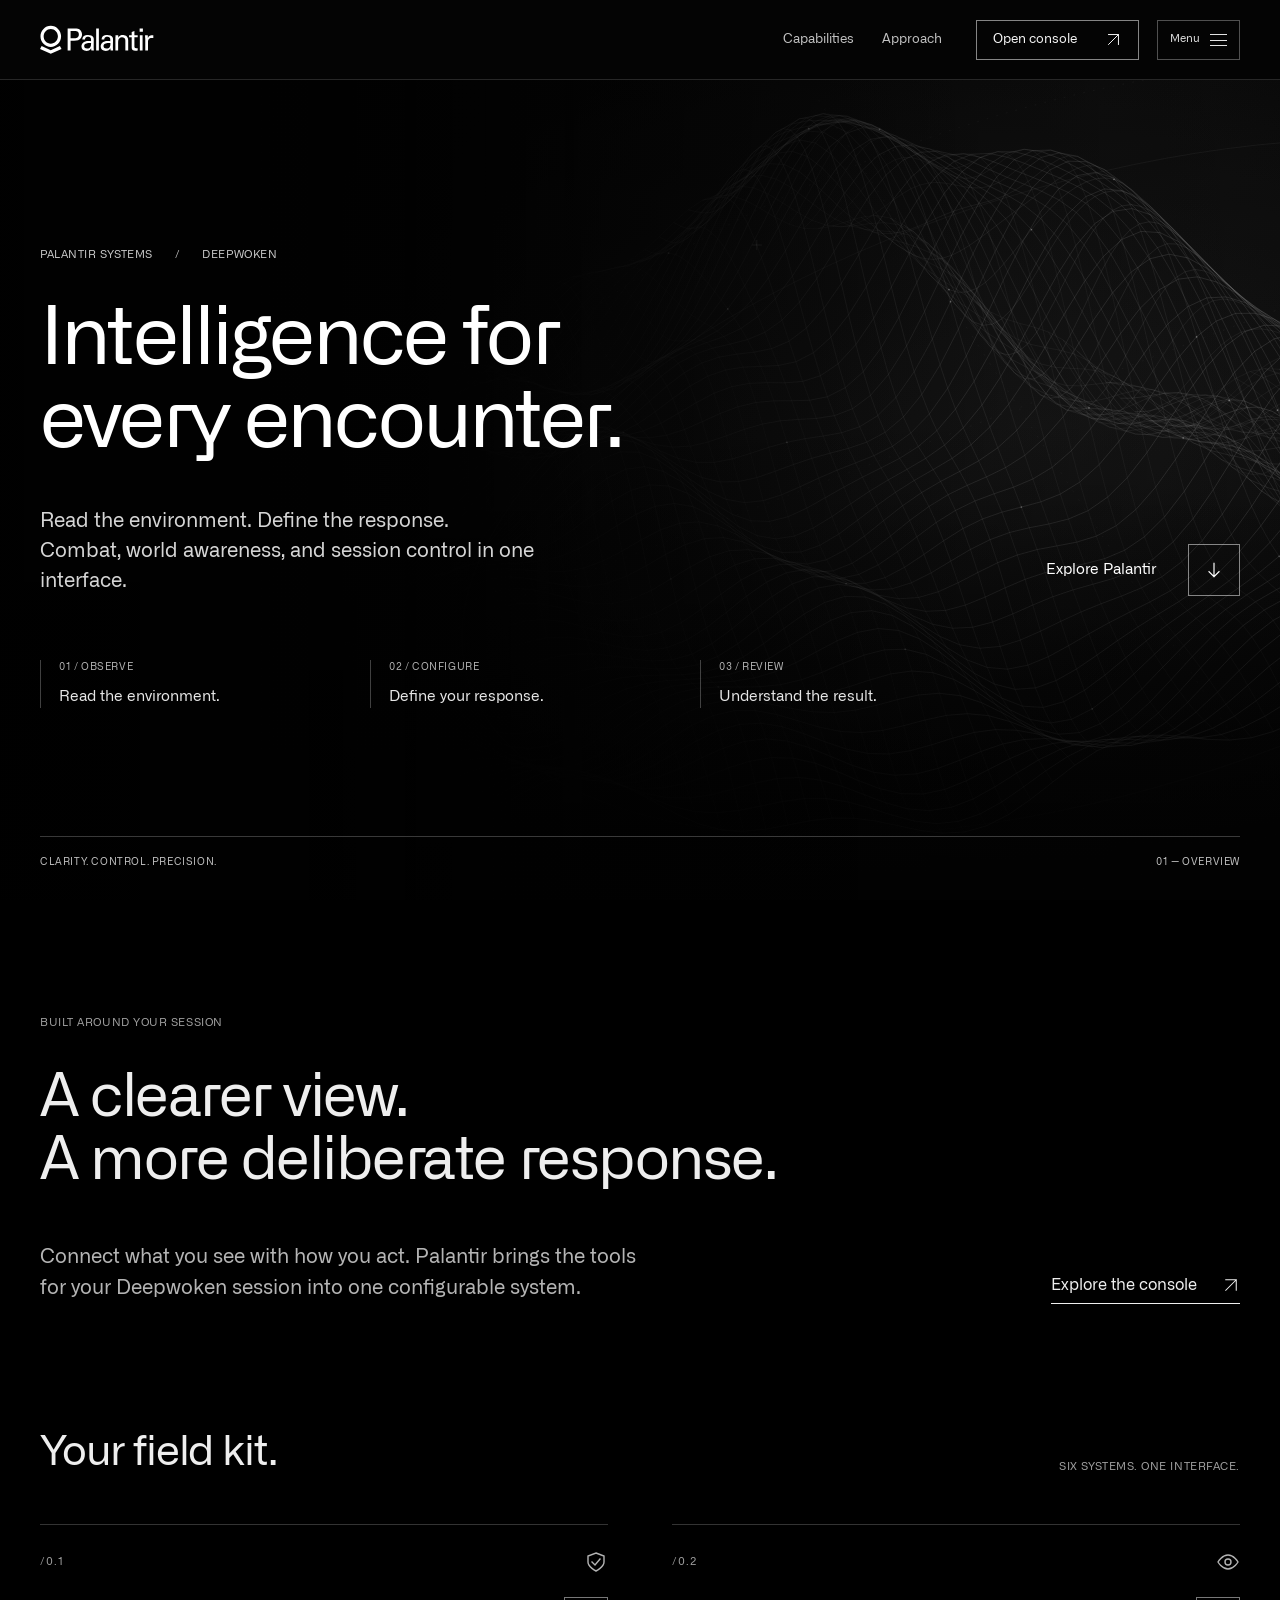
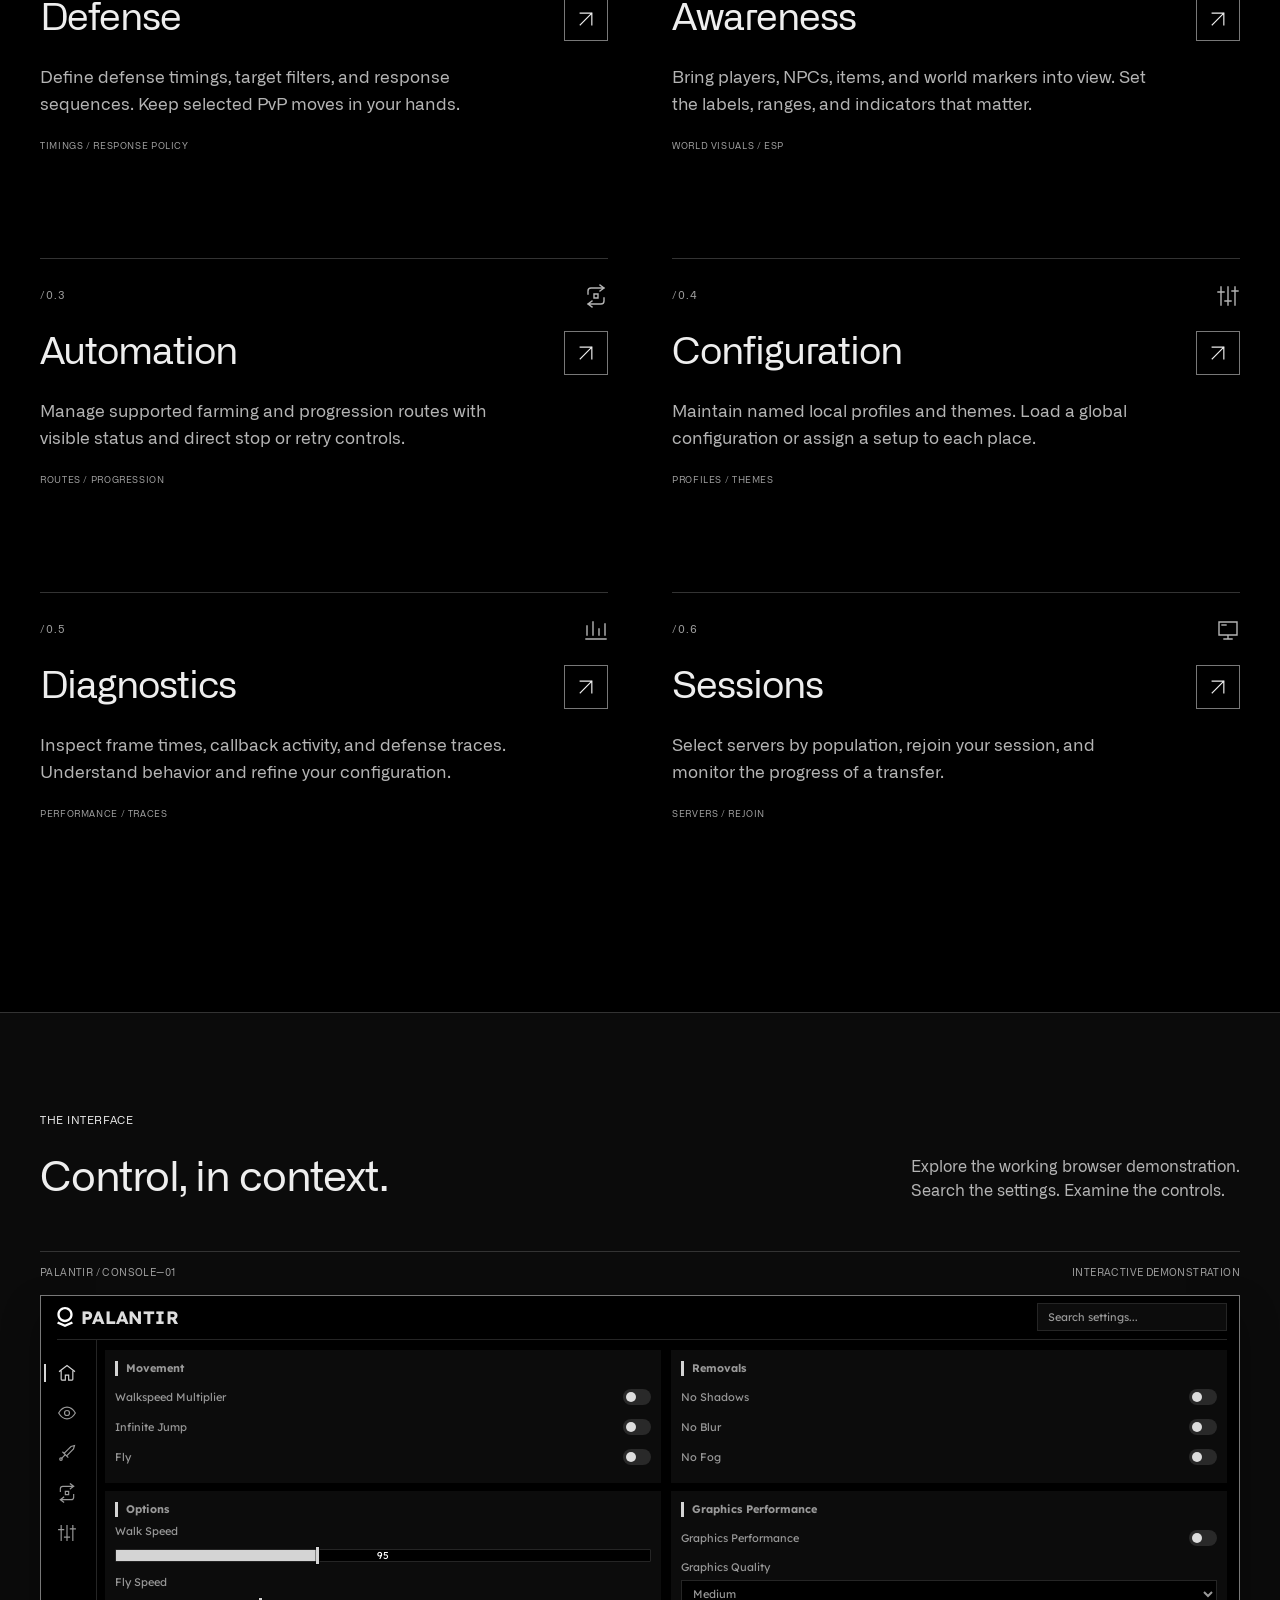
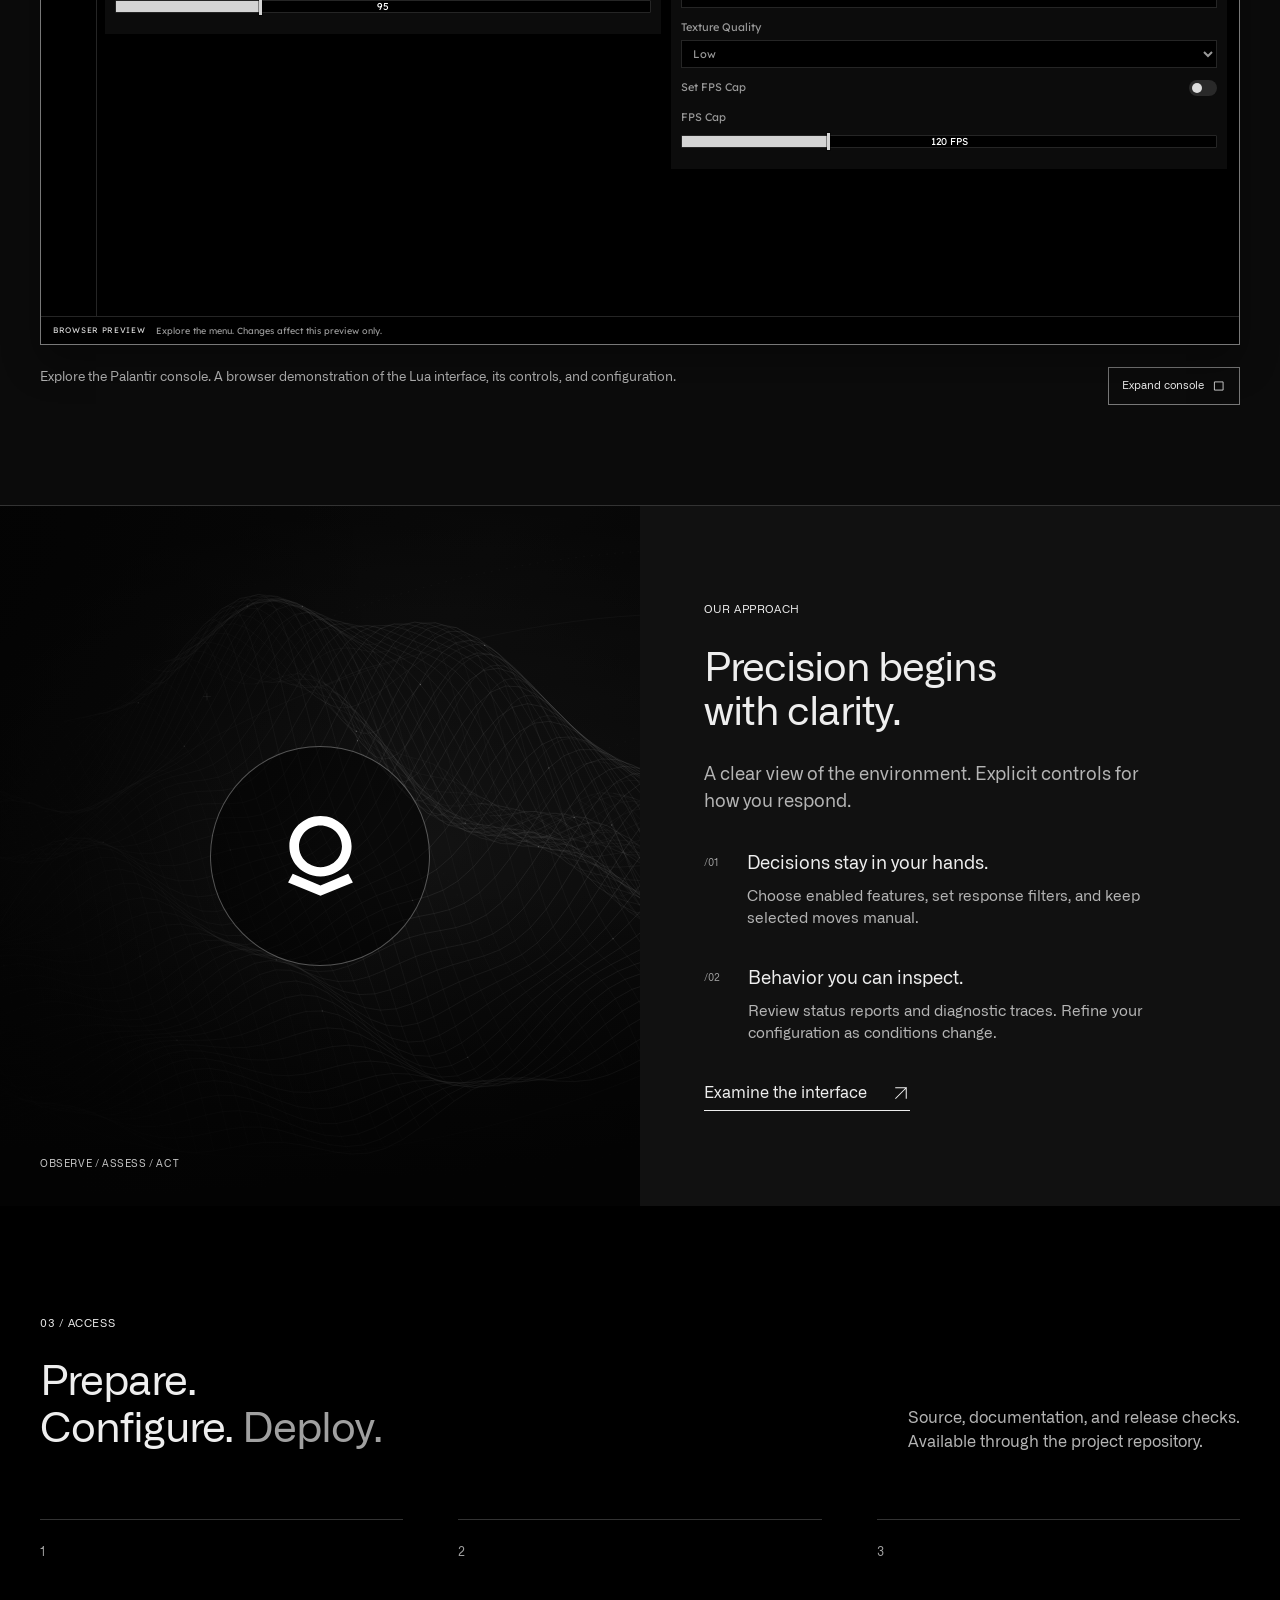
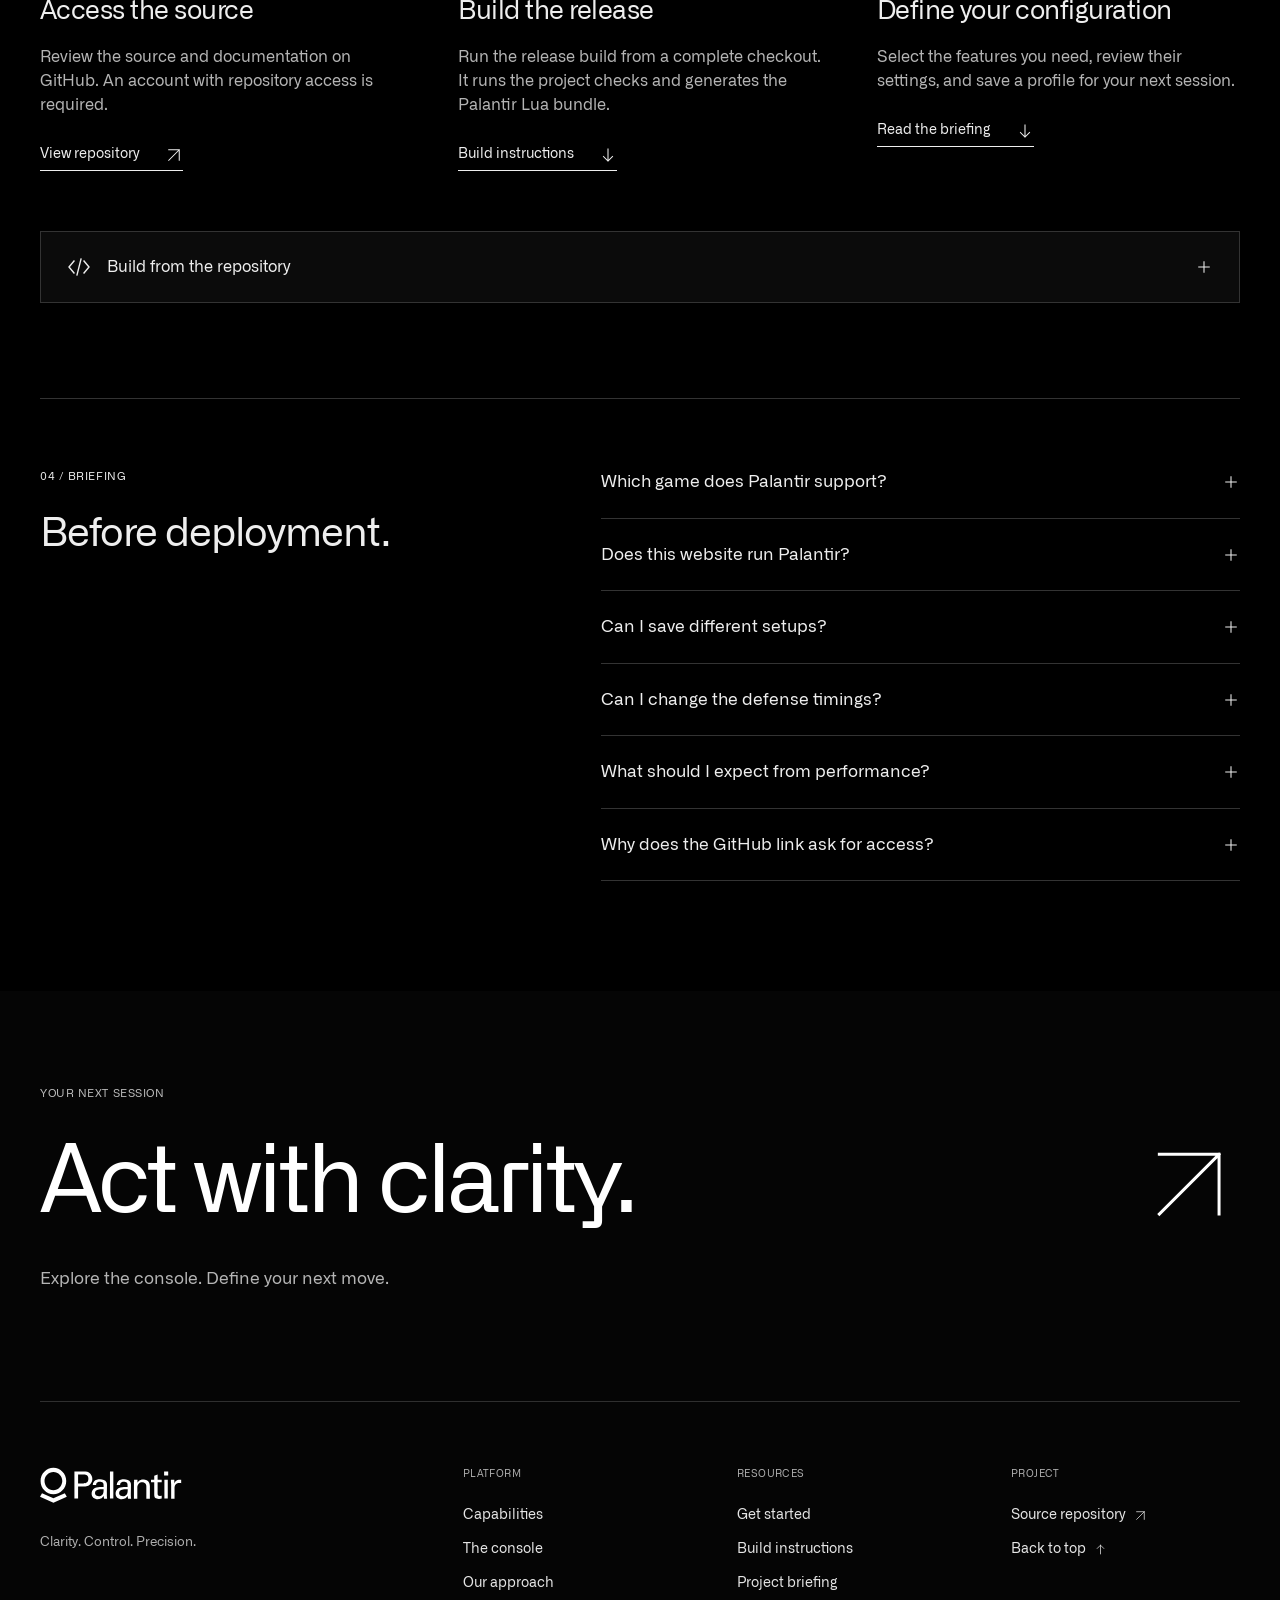
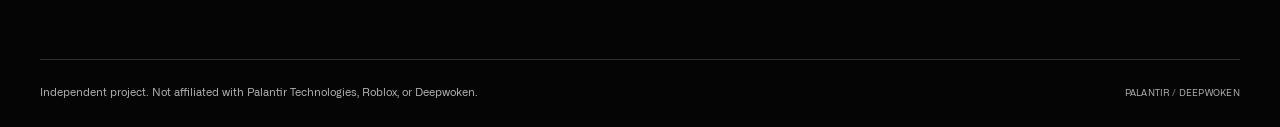
==== website/index.html @ 3c16ef90 "Restore neutral black and gray website theme" ====
<!doctype html>
<html lang="en">
<head>
  <meta charset="utf-8">
  <meta name="viewport" content="width=device-width, initial-scale=1">
  <meta name="theme-color" content="#000000">
  <meta name="color-scheme" content="dark">
  <meta name="description" content="Palantir brings situational awareness and precise control to Deepwoken. Combat analysis, world visuals, and session tools in one interface.">
  <meta property="og:title" content="Palantir — Clarity. Control. Precision.">
  <meta property="og:description" content="Palantir brings situational awareness and precise control to Deepwoken. Combat analysis, world visuals, and session tools in one interface.">
  <meta property="og:type" content="website">
  <meta property="og:url" content="https://corax32.github.io/palantir-z/">
  <link rel="canonical" href="https://corax32.github.io/palantir-z/">
  <title>Palantir — Clarity. Control. Precision.</title>
  <script>
    // Show the logo on homepage loads; section links and history keep their position.
    try {
      const backNavigation = performance.getEntriesByType('navigation')[0]?.type === 'back_forward';
      const requested = new URLSearchParams(location.search).get('intro') === '1';
      if (requested || (!backNavigation && !location.hash)) {
        document.documentElement.classList.add('intro-pending');
      }
    } catch { /* The website remains usable without the intro. */ }
  </script>
  <link rel="icon" href="favicon.svg?v=20261020-official-mark" type="image/svg+xml">
  <link rel="stylesheet" href="palantir-preview.css?v=20261022-isolated">
  <link rel="stylesheet" href="styles.css?v=20261022-black">
  <link rel="stylesheet" href="motion.css?v=20261022-editorial">
  <link rel="preload" href="assets/fonts/AllianceNo1-Regular.woff2" as="font" type="font/woff2" crossorigin>
  <link rel="preload" href="assets/fonts/AllianceNo2-Regular.woff2" as="font" type="font/woff2" crossorigin>
  <link rel="stylesheet" href="brand.css?v=20261022-editorial">
  <link rel="stylesheet" href="transitions.css?v=20261022-black">
  <script src="motion.js?v=20261022-alliance" defer></script>
  <script src="app.js?v=20261022-navigation" defer></script>
  <script src="transitions.js?v=20261022-panel" defer></script>
  <script src="palantir-controls.js?v=20261020-palantir" defer></script>
  <script src="palantir-preview.js?v=20261020-palantir" defer></script>
</head>
<body>
  <a class="skip-link" href="#main">Skip to content</a>
  <div id="page-transition" data-phase="idle" aria-hidden="true" inert>
    <div class="transition-curtain"></div>
    <div class="transition-mark"><img src="assets/palantir-mark.svg" width="401" height="494" alt=""></div>
  </div>
  <div class="site-intro" id="site-intro" aria-hidden="true">
    <div class="intro-grid" aria-hidden="true"></div>
    <div class="intro-center" aria-hidden="true">
      <div class="intro-frame"><span></span><span></span><span></span><span></span></div>
      <div class="intro-logo-wrap">
        <svg class="intro-logo" viewBox="0 0 401 494" aria-hidden="true"><defs><path id="intro-mark-shape" pathLength="1" d="M371.928849,357.289894 L400.39,410.386051 L200.423563,493.218741 L0.39,410.386051 L28.9182766,357.289894 L200.423563,429.315402 L371.928849,357.289894 Z M200.423563,0.72 C306.347375,0.72 392.267832,84.2239436 392.267832,187.194241 C392.267832,290.164538 306.414501,373.668481 200.423563,373.668481 C94.4326246,373.668481 8.51216815,290.164538 8.51216815,187.194241 C8.51216815,84.2239436 94.4326246,0.72 200.423563,0.72 Z M200.423563,58.4478067 C127.122673,58.4478067 67.783858,116.108488 67.783858,187.328491 C67.783858,258.548495 127.189799,316.276301 200.423563,316.276301 C273.657327,316.276301 333.063267,258.61562 333.063267,187.395617 C333.063267,116.175613 273.724452,58.4478067 200.423563,58.4478067 Z"/></defs><use class="intro-outline" href="#intro-mark-shape"/><use class="intro-fill" href="#intro-mark-shape"/></svg>
      </div>
      <img class="intro-wordmark" src="assets/palantir-wordmark.svg" width="83" height="21" alt="">
      <span class="intro-caption">CLARITY. CONTROL. PRECISION.</span>
    </div>
    <button class="intro-skip" type="button" tabindex="-1">Skip intro <svg class="icon" aria-hidden="true" focusable="false"><use href="#arrow-up-right"/></svg></button>
  </div>
  <svg class="icon-definitions" xmlns="http://www.w3.org/2000/svg" aria-hidden="true">
    <symbol id="arrow-up-right" viewBox="0 0 24 24"><path d="M5 19 19 5M5 5h14v14"/></symbol>
    <symbol id="arrow-right" viewBox="0 0 24 24"><path d="M4 12h16m-6-6 6 6-6 6"/></symbol>
    <symbol id="icon-home" viewBox="0 0 24 24"><path d="m3 10 9-7 9 7M5 8.5v11a1 1 0 0 0 1 1h4v-6h4v6h4a1 1 0 0 0 1-1v-11"/></symbol>
    <symbol id="icon-combat" viewBox="0 0 24 24"><path d="m8.5 12.5 8.3-8.3L21 3l-1.2 4.2-8.3 8.3ZM7 11l6 6m-3-3-4.2 4.2"/><circle cx="4.75" cy="19.25" r="1.5"/></symbol>
    <symbol id="icon-defense" viewBox="0 0 24 24"><path d="m12 3 8 3v6c0 5-8 9-8 9s-8-4-8-9V6l8-3Z"/><path d="m8 12 3 3 5-6"/></symbol>
    <symbol id="icon-visuals" viewBox="0 0 24 24"><path d="M2 12s4-7 10-7 10 7 10 7-4 7-10 7S2 12 2 12Z"/><circle cx="12" cy="12" r="3"/></symbol>
    <symbol id="icon-profiles" viewBox="0 0 24 24"><path d="M5 3v18M12 3v18M19 3v18"/><path d="M2 8h6m1 9h6m1-10h6"/></symbol>
    <symbol id="icon-performance" viewBox="0 0 24 24"><path d="M3 17V8m6 9V4m6 13v-6m6 6V6M2 21h20"/></symbol>
    <symbol id="icon-copy" viewBox="0 0 24 24"><rect x="8" y="8" width="12" height="13" rx="2"/><path d="M16 8V3H3v13h5"/></symbol>
    <symbol id="arrow-down-right" viewBox="0 0 24 24"><path d="m5 5 14 14M5 19h14V5"/></symbol>
    <symbol id="arrow-up-left" viewBox="0 0 24 24"><path d="M19 19 5 5m0 14V5h14"/></symbol>
    <symbol id="arrow-down" viewBox="0 0 24 24"><path d="M12 4v16m-6-6 6 6 6-6"/></symbol>
    <symbol id="arrow-up" viewBox="0 0 24 24"><path d="M12 20V4m-6 6 6-6 6 6"/></symbol>
    <symbol id="icon-plus" viewBox="0 0 24 24"><path d="M5 12h14M12 5v14"/></symbol>
    <symbol id="icon-turn" viewBox="0 0 24 24"><path d="M5 4v9a3 3 0 0 0 3 3h12m-4-4 4 4-4 4"/></symbol>
    <symbol id="icon-automation" viewBox="0 0 24 24"><path d="M4 10V7a3 3 0 0 1 3-3h13m-4-3 4 3-4 3M20 14v3a3 3 0 0 1-3 3H4m4-3-4 3 4 3"/><path d="M10 10h4v4h-4z"/></symbol>
    <symbol id="icon-code" viewBox="0 0 24 24"><path d="m7 6-5 6 5 6m10-12 5 6-5 6M14 4l-4 16"/></symbol>
    <symbol id="icon-monitor" viewBox="0 0 24 24"><path d="M3 4h18v13H3zM8 21h8m-4-4v4"/><path d="M6 7h4"/></symbol>
    <symbol id="icon-minimize" viewBox="0 0 24 24"><path d="M5 16h14"/></symbol>
    <symbol id="icon-maximize" viewBox="0 0 24 24"><path d="M5 5h14v14H5z"/></symbol>
  </svg>

  <header class="site-header">
    <a class="brand" href="#main" aria-label="Palantir home"><img class="brand-logo" src="assets/palantir-wordmark.svg" width="83" height="21" alt="" aria-hidden="true"></a>
    <div class="header-shortcuts"><a href="#features">Capabilities</a><a href="#approach">Approach</a></div>
    <div class="header-actions">
      <a class="header-start" href="#interface">Open console <svg class="icon" aria-hidden="true" focusable="false"><use href="#arrow-up-right"/></svg></a>
      <button class="menu-toggle" type="button" aria-expanded="false" aria-controls="navigation"><span>Menu</span><span class="menu-lines" aria-hidden="true"></span></button>
    </div>
    <nav id="navigation" aria-label="Main navigation">
      <div class="nav-main"><span class="nav-label">NAVIGATION</span><a href="#features">Capabilities <svg class="icon" aria-hidden="true" focusable="false"><use href="#arrow-up-right"/></svg></a><a href="#interface">The console <svg class="icon" aria-hidden="true" focusable="false"><use href="#arrow-up-right"/></svg></a><a href="#approach">Our approach <svg class="icon" aria-hidden="true" focusable="false"><use href="#arrow-up-right"/></svg></a><a href="#guide">Access <svg class="icon" aria-hidden="true" focusable="false"><use href="#arrow-up-right"/></svg></a></div>
      <div class="nav-aside"><span class="nav-label">PALANTIR / DEEPWOKEN</span><p>Clarity.<br>Control.<br>Precision.</p><a href="#questions">Project briefing <svg class="icon" aria-hidden="true" focusable="false"><use href="#arrow-right"/></svg></a><a href="https://github.com/corax32/palantir-main" target="_blank" rel="noopener noreferrer">Source repository <svg class="icon" aria-hidden="true" focusable="false"><use href="#arrow-up-right"/></svg></a></div>
    </nav>
  </header>

  <main id="main">
    <section class="hero" aria-labelledby="hero-title">
      <img class="hero-field" src="assets/field-surface.svg?v=20261022-black" width="1920" height="1080" alt="" fetchpriority="high" aria-hidden="true">
      <div class="hero-copy section-shell">
        <div class="eyebrow">PALANTIR SYSTEMS <span>/</span> DEEPWOKEN</div>
        <h1 id="hero-title">Intelligence for<br>every encounter.</h1>
        <div class="hero-bottom">
          <p class="hero-description">Read the environment. Define the response.<br>Combat, world awareness, and session control in one interface.</p>
          <a class="hero-explore" href="#features"><span>Explore Palantir</span><svg class="icon" aria-hidden="true" focusable="false"><use href="#arrow-down"/></svg></a>
        </div>
        <div class="hero-workflow" aria-label="Palantir workflow">
          <div><span>01 / OBSERVE</span><p>Read the environment.</p></div>
          <div><span>02 / CONFIGURE</span><p>Define your response.</p></div>
          <div><span>03 / REVIEW</span><p>Understand the result.</p></div>
        </div>
      </div>
      <div class="hero-rail section-shell"><span>CLARITY. CONTROL. PRECISION.</span><span>01 — OVERVIEW</span></div>
    </section>

    <section class="introduction section-shell" aria-labelledby="introduction-title">
      <div class="eyebrow">BUILT AROUND YOUR SESSION</div>
      <h2 id="introduction-title">A clearer view.<br>A more deliberate response.</h2>
      <div class="introduction-bottom"><p>Connect what you see with how you act. Palantir brings the tools for your Deepwoken session into one configurable system.</p><a class="text-link" href="#interface">Explore the console <svg class="icon" aria-hidden="true" focusable="false"><use href="#arrow-up-right"/></svg></a></div>
    </section>

    <section id="features" class="features" aria-labelledby="features-title">
      <div class="section-shell">
        <div class="section-heading"><h2 id="features-title">Your field kit.</h2><span class="eyebrow">SIX SYSTEMS. ONE INTERFACE.</span></div>
        <div class="feature-grid">
          <article class="feature">
            <div class="feature-top"><span class="feature-index">/0.1</span><svg class="icon" aria-hidden="true" focusable="false"><use href="#icon-defense"/></svg></div>
            <h3>Defense</h3>
            <div class="feature-description"><p>Define defense timings, target filters, and response sequences. Keep selected PvP moves in your hands.</p><span class="feature-detail">TIMINGS / RESPONSE POLICY</span></div>
            <a class="feature-link" href="#interface" aria-label="Explore defense in the Palantir console"><svg class="icon" aria-hidden="true" focusable="false"><use href="#arrow-up-right"/></svg></a>
          </article>
          <article class="feature">
            <div class="feature-top"><span class="feature-index">/0.2</span><svg class="icon" aria-hidden="true" focusable="false"><use href="#icon-visuals"/></svg></div>
            <h3>Awareness</h3>
            <div class="feature-description"><p>Bring players, NPCs, items, and world markers into view. Set the labels, ranges, and indicators that matter.</p><span class="feature-detail">WORLD VISUALS / ESP</span></div>
            <a class="feature-link" href="#interface" aria-label="Explore awareness in the Palantir console"><svg class="icon" aria-hidden="true" focusable="false"><use href="#arrow-up-right"/></svg></a>
          </article>
          <article class="feature">
            <div class="feature-top"><span class="feature-index">/0.3</span><svg class="icon" aria-hidden="true" focusable="false"><use href="#icon-automation"/></svg></div>
            <h3>Automation</h3>
            <div class="feature-description"><p>Manage supported farming and progression routes with visible status and direct stop or retry controls.</p><span class="feature-detail">ROUTES / PROGRESSION</span></div>
            <a class="feature-link" href="#interface" aria-label="Explore automation in the Palantir console"><svg class="icon" aria-hidden="true" focusable="false"><use href="#arrow-up-right"/></svg></a>
          </article>
          <article class="feature">
            <div class="feature-top"><span class="feature-index">/0.4</span><svg class="icon" aria-hidden="true" focusable="false"><use href="#icon-profiles"/></svg></div>
            <h3>Configuration</h3>
            <div class="feature-description"><p>Maintain named local profiles and themes. Load a global configuration or assign a setup to each place.</p><span class="feature-detail">PROFILES / THEMES</span></div>
            <a class="feature-link" href="#interface" aria-label="Explore configuration in the Palantir console"><svg class="icon" aria-hidden="true" focusable="false"><use href="#arrow-up-right"/></svg></a>
          </article>
          <article class="feature">
            <div class="feature-top"><span class="feature-index">/0.5</span><svg class="icon" aria-hidden="true" focusable="false"><use href="#icon-performance"/></svg></div>
            <h3>Diagnostics</h3>
            <div class="feature-description"><p>Inspect frame times, callback activity, and defense traces. Understand behavior and refine your configuration.</p><span class="feature-detail">PERFORMANCE / TRACES</span></div>
            <a class="feature-link" href="#interface" aria-label="Explore diagnostics in the Palantir console"><svg class="icon" aria-hidden="true" focusable="false"><use href="#arrow-up-right"/></svg></a>
          </article>
          <article class="feature">
            <div class="feature-top"><span class="feature-index">/0.6</span><svg class="icon" aria-hidden="true" focusable="false"><use href="#icon-monitor"/></svg></div>
            <h3>Sessions</h3>
            <div class="feature-description"><p>Select servers by population, rejoin your session, and monitor the progress of a transfer.</p><span class="feature-detail">SERVERS / REJOIN</span></div>
            <a class="feature-link" href="#interface" aria-label="Explore sessions in the Palantir console"><svg class="icon" aria-hidden="true" focusable="false"><use href="#arrow-up-right"/></svg></a>
          </article>
        </div>
      </div>
    </section>

    <section class="console-section" aria-labelledby="console-title">
      <div class="section-shell">
        <div class="section-heading"><div><span class="eyebrow">THE INTERFACE</span><h2 id="console-title">Control, in context.</h2></div><p>Explore the working browser demonstration.<br>Search the settings. Examine the controls.</p></div>
      <div class="preview-stage" id="interface">
        <div class="stage-coordinates" aria-hidden="true"><span>PALANTIR / CONSOLE—01</span><span>INTERACTIVE DEMONSTRATION</span></div>
        <div id="dw-window-home">
          <div class="palantir-window" role="region" aria-label="Palantir interactive menu preview">
            <div class="dw-header">
              <div class="dw-title"><img class="dw-title-mark" src="assets/palantir-mark.svg" width="401" height="494" alt="" aria-hidden="true"><div>PALANTIR</div></div>
              <div class="dw-search">
                <input id="dw-search" type="search" placeholder="Search settings..." aria-label="Search menu settings" aria-expanded="false" aria-controls="dw-search-results" autocomplete="off" maxlength="80">
                <div class="dw-search-results" id="dw-search-results" aria-label="Matching settings" hidden></div>
              </div>
            </div>
            <div class="dw-body">
              <div class="dw-sidebar" role="tablist" aria-label="Palantir menu tabs" aria-orientation="vertical"></div>
              <div class="dw-panels"></div>
            </div>
            <div class="dw-footer"><span class="dw-footer-label">BROWSER PREVIEW</span><span class="dw-status" role="status">Loading menu...</span></div>
          </div>
          <noscript><p class="dw-note">Enable JavaScript to try the interactive Palantir menu.</p></noscript>
        </div>
        <div class="dw-caption"><p>Explore the Palantir console. A browser demonstration of the Lua interface, its controls, and configuration.</p><button class="dw-expand" type="button" aria-haspopup="dialog">Expand console <svg class="icon" aria-hidden="true" focusable="false"><use href="#icon-maximize"/></svg></button></div>
      </div>

      </div>
    </section>

    <section id="approach" class="approach" aria-labelledby="approach-title">
      <div class="approach-visual" aria-hidden="true"><img src="assets/field-surface.svg?v=20261022-black" width="1920" height="1080" alt="" loading="lazy"><div class="approach-mark"><img src="assets/palantir-mark.svg" width="401" height="494" alt=""></div><span>OBSERVE / ASSESS / ACT</span></div>
      <div class="approach-copy"><span class="eyebrow">OUR APPROACH</span><h2 id="approach-title">Precision begins<br>with clarity.</h2><p>A clear view of the environment. Explicit controls for how you respond.</p><div class="approach-row"><span>/01</span><div><h3>Decisions stay in your hands.</h3><p>Choose enabled features, set response filters, and keep selected moves manual.</p></div></div><div class="approach-row"><span>/02</span><div><h3>Behavior you can inspect.</h3><p>Review status reports and diagnostic traces. Refine your configuration as conditions change.</p></div></div><a class="text-link" href="#interface">Examine the interface <svg class="icon" aria-hidden="true" focusable="false"><use href="#arrow-up-right"/></svg></a></div>
    </section>

    <section id="guide" class="guide section-shell" aria-labelledby="guide-title">
      <div class="section-heading"><div><span class="eyebrow">03 / ACCESS</span><h2 id="guide-title">Prepare.<br>Configure. <span class="muted-word">Deploy.</span></h2></div><p>Source, documentation, and release checks.<br>Available through the project repository.</p></div>
      <div class="guide-grid"><article class="guide-step"><span class="step-number">1</span><h3>Access the source</h3><p>Review the source and documentation on GitHub. An account with repository access is required.</p><a class="text-link" href="https://github.com/corax32/palantir-main" target="_blank" rel="noopener noreferrer">View repository <svg class="icon" aria-hidden="true" focusable="false"><use href="#arrow-up-right"/></svg></a></article><article class="guide-step"><span class="step-number">2</span><h3>Build the release</h3><p>Run the release build from a complete checkout. It runs the project checks and generates the Palantir Lua bundle.</p><a class="text-link" href="#build-guide">Build instructions <svg class="icon" aria-hidden="true" focusable="false"><use href="#arrow-down"/></svg></a></article><article class="guide-step"><span class="step-number">3</span><h3>Define your configuration</h3><p>Select the features you need, review their settings, and save a profile for your next session.</p><a class="text-link" href="#questions">Read the briefing <svg class="icon" aria-hidden="true" focusable="false"><use href="#arrow-down"/></svg></a></article></div>
      <details class="build-guide" id="build-guide"><summary><span><svg class="icon code-brackets" aria-hidden="true" focusable="false"><use href="#icon-code"/></svg> Build from the repository</span><svg class="icon details-plus" aria-hidden="true" focusable="false"><use href="#icon-plus"/></svg></summary><div class="build-guide-content"><p>With Node.js installed and the complete repository checked out, run this from the repository root. The project's build documentation describes its bundled tools and platform requirements.</p><div class="code-block"><code id="build-command">node palantir-main/.vscode/palantir.js build --mode release</code><button type="button" id="copy-command" aria-label="Copy build command"><svg class="icon" aria-hidden="true" focusable="false"><use href="#icon-copy"/></svg><span>Copy</span></button></div><p class="output-note">Output: <code>palantir-main/output/release/palantir.lua</code></p><p id="copy-status" class="copy-status" role="status"></p><a class="text-link" href="https://github.com/corax32/palantir-main/blob/main/palantir-main/.vscode/README.md" target="_blank" rel="noopener noreferrer">Read the build documentation <svg class="icon" aria-hidden="true" focusable="false"><use href="#arrow-up-right"/></svg></a></div></details>
    </section>

    <section class="faq section-shell" id="questions" aria-labelledby="faq-title"><div><span class="eyebrow">04 / BRIEFING</span><h2 id="faq-title">Before deployment.</h2></div><div class="faq-list"><details><summary>Which game does Palantir support?<svg class="icon details-plus" aria-hidden="true" focusable="false"><use href="#icon-plus"/></svg></summary><p>The current project targets Deepwoken. This site describes the toolkit as it exists today; additional game support is not promised.</p></details><details><summary>Does this website run Palantir?<svg class="icon details-plus" aria-hidden="true" focusable="false"><use href="#icon-plus"/></svg></summary><p>The interface above is a browser-only demonstration. It does not connect to Roblox, change your game, or save your real Palantir settings. Palantir runs separately in its supported environment.</p></details><details><summary>Can I save different setups?<svg class="icon details-plus" aria-hidden="true" focusable="false"><use href="#icon-plus"/></svg></summary><p>Yes. Palantir supports named local configurations, custom themes, and global or place-specific autoload. Saving a configuration is manual.</p></details><details><summary>Can I change the defense timings?<svg class="icon details-plus" aria-hidden="true" focusable="false"><use href="#icon-plus"/></svg></summary><p>The Timing Builder supports custom sequences. Reload Timings refreshes the timing catalog. Target filters and manual-only move selections give you more control over when assistance is used.</p></details><details><summary>What should I expect from performance?<svg class="icon details-plus" aria-hidden="true" focusable="false"><use href="#icon-plus"/></svg></summary><p>Results vary with your device, the scene, and enabled features. The release build runs automated checks and Luau validation; the built-in performance reports help investigate behavior in a live session.</p></details><details><summary>Why does the GitHub link ask for access?<svg class="icon details-plus" aria-hidden="true" focusable="false"><use href="#icon-plus"/></svg></summary><p>The project repository is private. Sign in with a GitHub account that has access to view its source and documentation. This website does not grant repository access.</p></details></div></section>


    <section class="closing" aria-labelledby="closing-title"><div class="section-shell"><span class="eyebrow">YOUR NEXT SESSION</span><a class="closing-link" href="#interface"><h2 id="closing-title">Act with clarity.</h2><svg class="icon" aria-hidden="true" focusable="false"><use href="#arrow-up-right"/></svg></a><p>Explore the console. Define your next move.</p></div></section>
  </main>
  <dialog class="dw-dialog" aria-label="Expanded Palantir menu"><div class="dw-dialog-top"><span>Palantir menu · browser preview</span><button class="dw-close" type="button" autofocus>Close <svg class="icon" aria-hidden="true" focusable="false"><use href="#icon-plus"/></svg></button></div></dialog>
  <footer class="site-footer">
    <div class="footer-main section-shell">
      <div class="footer-brand"><a class="brand" href="#main" aria-label="Palantir home"><img class="brand-logo" src="assets/palantir-wordmark.svg" width="83" height="21" alt="" aria-hidden="true"></a><p>Clarity. Control. Precision.</p></div>
      <div class="footer-column"><h2>PLATFORM</h2><a href="#features">Capabilities</a><a href="#interface">The console</a><a href="#approach">Our approach</a></div>
      <div class="footer-column"><h2>RESOURCES</h2><a href="#guide">Get started</a><a href="#build-guide">Build instructions</a><a href="#questions">Project briefing</a></div>
      <div class="footer-column"><h2>PROJECT</h2><a href="https://github.com/corax32/palantir-main" target="_blank" rel="noopener noreferrer">Source repository <svg class="icon" aria-hidden="true" focusable="false"><use href="#arrow-up-right"/></svg></a><a href="#main">Back to top <svg class="icon" aria-hidden="true" focusable="false"><use href="#arrow-up"/></svg></a></div>
    </div>
    <div class="footer-bottom section-shell"><p>Independent project. Not affiliated with Palantir Technologies, Roblox, or Deepwoken.</p><span>PALANTIR / DEEPWOKEN</span></div>
  </footer>
</body>
</html>
---- website/palantir-preview.css ----
@font-face{font-family:Palantir Lexend;src:url('assets/lexend.ttf') format('truetype');font-weight:400;font-style:normal;font-display:swap}
@font-face{font-family:Palantir Lexend;src:url('assets/lexend-medium.ttf') format('truetype');font-weight:500;font-style:normal;font-display:swap}
@font-face{font-family:Palantir Lexend;src:url('assets/lexend-bold.ttf') format('truetype');font-weight:700;font-style:normal;font-display:swap}


.preview-stage{width:100%;max-width:780px;min-width:0}
.palantir-window{--dw-background:#000;--dw-main:#0c0c0c;--dw-accent:#d4d4d4;--dw-outline:#252525;--dw-font:#999;position:relative;height:560px;min-width:0;border:1px solid #333;border-radius:8px;background:var(--dw-background);color:var(--dw-font);font:400 12px/1.5 'Palantir Lexend',Arial,sans-serif;box-shadow:0 24px 65px #0009;text-align:left;isolation:isolate;overflow:hidden}
.palantir-window button,.palantir-window input,.palantir-window select{font:inherit;color:inherit}
.dw-header{height:44px;display:flex;align-items:center;justify-content:space-between;gap:14px;margin:0 12px 0 16px;border-bottom:1px solid var(--dw-outline)}
.dw-title{display:flex;align-items:center;gap:8px;color:#ddd;font-size:18px;font-weight:700;letter-spacing:.2px;white-space:nowrap}
.dw-title-mark{display:block;width:auto;height:1.111111em;object-fit:contain;flex-shrink:0}

.dw-search{position:relative;width:190px;flex-shrink:1;min-width:90px;z-index:5}
.dw-search input{border:1px solid var(--dw-outline);background:var(--dw-main);border-radius:0;height:28px;width:100%;padding:0 10px;font-size:11px;color:var(--dw-font)}
.dw-search input::placeholder{color:var(--dw-font);opacity:1}
.dw-search-results{position:absolute;right:0;top:33px;width:310px;max-width:calc(100vw - 58px);max-height:360px;overflow-y:auto;background:var(--dw-main);border:1px solid var(--dw-outline);box-shadow:0 12px 28px #000c;padding:4px}
.dw-result{display:block;width:100%;border:0;border-bottom:1px solid var(--dw-outline);background:transparent;text-align:left;padding:9px 8px;line-height:1.4;font-size:12px}
.dw-result:hover,.dw-result:focus-visible{background:var(--dw-outline)}
.dw-result small{display:block;color:var(--dw-font);font-size:10px;margin-top:3px;opacity:.85}
.dw-no-results{padding:10px;font-size:11px}
.dw-body{height:calc(100% - 72px);position:relative}
.dw-sidebar{position:absolute;left:0;top:0;bottom:0;width:56px;background:var(--dw-background);border-right:1px solid var(--dw-outline);padding:13px 8px;z-index:3;overflow:hidden;transition:width .18s ease}
.dw-sidebar:hover,.dw-sidebar:focus-within{width:144px;box-shadow:12px 0 18px #0005}
.dw-tab{position:relative;display:flex;align-items:center;gap:15px;width:100%;height:40px;border:0;background:none;padding:0 8px;font-weight:500;white-space:nowrap;color:var(--dw-font);text-align:left}
.dw-tab .icon{height:20px;width:20px;flex-shrink:0}
.dw-tab span{opacity:0;transition:opacity .14s}
.dw-sidebar:hover .dw-tab span,.dw-sidebar:focus-within .dw-tab span{opacity:1}
.dw-tab[aria-selected=true]{color:var(--dw-accent)}
.dw-tab[aria-selected=true]:before{content:'';position:absolute;left:-5px;top:11px;width:2px;height:18px;background:var(--dw-accent)}
.dw-tab:hover{color:var(--dw-accent);background:var(--dw-main)}
.dw-panels{height:100%;margin-left:56px;padding:10px 10px 10px 8px;min-width:0}
.dw-panel{display:grid;grid-template-columns:repeat(2,minmax(0,1fr));gap:8px;height:100%;min-width:0}
.dw-column{overflow-y:auto;overscroll-behavior:contain;min-width:0;scrollbar-width:thin;scrollbar-color:var(--dw-outline) var(--dw-background);padding-right:2px}
.dw-group{background:var(--dw-main);padding:10px 9px 9px;margin-bottom:8px;border:1px solid transparent;min-width:0}
.dw-group h3{font-size:11px;line-height:15px;font-weight:700;margin:0 0 7px;padding-left:8px;border-left:3px solid var(--dw-accent);color:var(--dw-font)}
.dw-control{margin:1px 0;min-width:0;border-radius:2px;scroll-margin:10px}
.dw-control:focus-within{position:relative;z-index:1}
.dw-toggle{width:100%;display:flex;align-items:center;justify-content:space-between;gap:9px;border:0;background:transparent;min-height:29px;padding:4px 0;text-align:left;font-size:11px!important;line-height:1.4!important}
.dw-toggle:hover{color:var(--dw-accent)}
.dw-switch-track{position:relative;flex:0 0 28px;width:28px;height:16px;background:#292929;border-radius:10px;transition:background .15s}
.dw-switch-track:after{content:'';position:absolute;top:3px;left:3px;width:10px;height:10px;border-radius:50%;background:#ddd;transition:transform .15s}
.dw-toggle[aria-checked=true] .dw-switch-track{background:var(--dw-accent)}
.dw-toggle[aria-checked=true] .dw-switch-track:after{background:#fff;transform:translateX(12px);box-shadow:0 0 1px #0005}
.dw-field-label{display:block;font-size:11px;margin:7px 0 4px;line-height:1.45}
.dw-slider-shell{position:relative;display:flex;align-items:center;height:24px;margin:0 0 5px}
.palantir-window input[type=range]{-webkit-appearance:none;appearance:none;width:100%;height:13px;margin:0;border:1px solid var(--dw-outline);border-radius:1px;background:linear-gradient(to right,var(--dw-accent) var(--dw-fill),var(--dw-background) var(--dw-fill));cursor:ew-resize}
.palantir-window input[type=range]::-webkit-slider-thumb{-webkit-appearance:none;width:3px;height:17px;background:var(--dw-accent);border:0;border-radius:0;box-shadow:0 0 0 1px #0006}
.palantir-window input[type=range]::-moz-range-thumb{width:3px;height:17px;background:var(--dw-accent);border:0;border-radius:0}
.dw-slider-value{position:absolute;left:0;right:0;top:3px;line-height:18px;font-size:10px;text-align:center;pointer-events:none;color:white;text-shadow:0 1px 2px #000,0 0 2px #000}
.dw-select,.dw-text{width:100%;min-width:0;height:28px;border:1px solid var(--dw-outline);border-radius:0;background:var(--dw-background);padding:0 7px;font-size:11px!important;margin:0 0 5px}
.dw-select{cursor:pointer}
.dw-text::placeholder{color:var(--dw-font);opacity:.65}
.dw-color-row{display:flex;align-items:center;justify-content:space-between;gap:8px;min-height:27px}
.dw-color-row label{font-size:11px}
.dw-color{appearance:none;width:20px;height:19px;padding:0;border:1px solid var(--dw-outline);background:none;cursor:pointer;flex-shrink:0}
.dw-color::-webkit-color-swatch-wrapper{padding:0}
.dw-color::-webkit-color-swatch{border:0}
.dw-color::-moz-color-swatch{border:0}
.dw-button{display:block;width:100%;min-height:29px;padding:5px 6px;border:1px solid var(--dw-outline);background:var(--dw-background);font-size:10px!important;line-height:1.4!important;margin:6px 0;text-align:center}
.dw-button:hover{border-color:var(--dw-accent);color:var(--dw-accent)}
.dw-note{font-size:10px;line-height:1.6;color:var(--dw-font);opacity:.85;margin:6px 0}
.dw-footer{height:28px;display:flex;align-items:center;gap:10px;padding:0 12px;border-top:1px solid var(--dw-outline);background:var(--dw-background);font-size:9px;overflow:hidden}
.dw-footer-label{flex-shrink:0;letter-spacing:.7px;font-size:8px;color:var(--dw-accent)}
.dw-status{min-width:0;overflow:hidden;text-overflow:ellipsis;white-space:nowrap}
.palantir-window :is(button,input,select):focus-visible{outline:1px solid var(--dw-accent);outline-offset:2px}
.dw-flash{animation:dw-highlight 1.8s ease-out}
@keyframes dw-highlight{0%,35%{box-shadow:0 0 0 2px var(--dw-accent);background:var(--dw-outline)}100%{box-shadow:0 0 0 2px transparent}}
.palantir-window[data-animations=false] *,.palantir-window[data-animations=false] *::before,.palantir-window[data-animations=false] *::after{transition:none!important;animation:none!important}
.dw-caption{display:flex;align-items:flex-start;justify-content:space-between;gap:18px;margin-top:14px;color:#999;font-size:10px;line-height:1.7}
.dw-caption p{max-width:320px}
.dw-expand{display:inline-flex;align-items:center;gap:8px;white-space:nowrap;background:none;border:0;border-bottom:1px solid #444;padding:0 0 3px;color:#ccc;font-size:11px}
.dw-expand .icon{height:14px;width:14px}
.dw-dialog{width:min(820px,calc(100vw - 32px));max-width:none;max-height:calc(100dvh - 24px);padding:12px;background:#080808;color:#ddd;border:1px solid #444;border-radius:10px;overflow:auto}
.dw-dialog::backdrop{background:#000b;backdrop-filter:blur(6px)}
.dw-dialog-top{display:flex;justify-content:space-between;align-items:center;margin:0 2px 10px;gap:16px;font-size:11px;color:#999}
.dw-close{display:flex;align-items:center;gap:8px;background:none;border:1px solid #333;padding:5px 9px;font-size:11px}
.dw-close .icon{width:14px;height:14px;transform:rotate(45deg)}
.dw-dialog .palantir-window{height:min(610px,calc(100dvh - 96px));min-height:240px;box-shadow:none}
@media(max-width:1180px){.preview-stage{max-width:780px;justify-self:center}.palantir-window{height:560px}}
@media(max-width:600px){.palantir-window{height:540px}.dw-title{font-size:12px;gap:6px}.dw-header{gap:10px;margin-left:12px;margin-right:10px}.dw-search{width:155px}.dw-search input{font-size:10px;padding-inline:7px}.dw-panel{display:block;overflow-y:auto;overscroll-behavior:contain;scrollbar-width:thin;scrollbar-color:var(--dw-outline) var(--dw-background)}.dw-column{overflow:visible;padding-right:2px}.dw-panels{padding-right:7px}.dw-group{padding:10px 10px 9px}.dw-sidebar{width:46px;padding-inline:3px}.dw-panels{margin-left:46px}.dw-tab{padding-left:10px;gap:15px}.dw-tab[aria-selected=true]:before{left:0}.dw-caption{font-size:9px;gap:14px}.dw-expand{font-size:10px}.dw-caption p{max-width:200px}.dw-dialog{padding:8px;width:calc(100vw - 16px)}.dw-dialog-top{font-size:10px}}
@media(max-width:380px){.dw-title{font-size:11px}.dw-search{width:145px}.dw-caption{flex-wrap:wrap}.dw-caption p{max-width:none}.dw-footer-label{font-size:7px}}
@media(prefers-reduced-motion:reduce){.palantir-window *,.palantir-window *::before,.palantir-window *::after{animation:none!important;transition:none!important}}
---- website/styles.css ----
:root { color-scheme:dark; --bg:#000000; --surface:#0b0b0b; --surface-raised:#111111; --surface-hover:#181818; --text:#eeeeee; --muted:#b4b4b4; --subtle:#a0a0a0; --line:#333333; --line-strong:#787878; --max:1440px; --gutter:40px; font-synthesis:none; }
* { box-sizing:border-box; }
html { scroll-behavior:smooth; scroll-padding-top:115px; }
body { margin:0; background:var(--bg); color:var(--text); line-height:1.5; }
h1,h2,h3,p { margin:0; }
button,input,select { font:inherit; }
button,a,input,summary { -webkit-tap-highlight-color:transparent; }
a { color:inherit; text-decoration:none; }
button { color:inherit; cursor:pointer; }
button:disabled { cursor:default; }
:is(button,a,summary,input,select,[tabindex]):focus-visible { outline:2px solid currentColor; outline-offset:5px; }
button svg,button span { pointer-events:none; }
::selection { background:#d6d6d6; color:#000000; }
[hidden] { display:none!important; }
.section-shell { width:min(var(--max),calc(100% - var(--gutter)*2)); margin-inline:auto; }
.icon-definitions { position:absolute; width:0; height:0; overflow:hidden; }
.icon { width:24px; height:24px; fill:none; stroke:currentColor; stroke-width:1.4; stroke-linecap:square; stroke-linejoin:miter; flex-shrink:0; }
.skip-link { position:fixed; left:20px; top:-80px; z-index:100; background:var(--surface-raised); color:var(--text); border:1px solid var(--line-strong); padding:14px 20px; }
.skip-link:focus { top:20px; }
.eyebrow { display:flex; align-items:center; gap:22px; font-size:11px; line-height:1.5; letter-spacing:.05em; }
.muted-word { color:var(--subtle); }
.text-link { display:inline-flex; align-items:center; gap:25px; font-size:16px; line-height:1.4; border-bottom:1px solid currentColor; padding-bottom:6px; }
.text-link .icon { width:18px; height:18px; transition:transform .25s ease; }
.text-link:hover .icon { transform:translate(3px,-3px); }

/* Edge-to-edge project masthead, with useful desktop shortcuts. */
.site-header { position:fixed; z-index:50; top:0; left:0; width:100%; height:80px; padding:18px max(var(--gutter),calc((100% - var(--max))/2)); display:flex; align-items:center; justify-content:space-between; gap:34px; color:#f4f4f4; background:#050505ee; backdrop-filter:blur(14px); -webkit-backdrop-filter:blur(14px); border-bottom:1px solid #ffffff24; }
.brand { display:inline-flex; align-items:center; flex-shrink:0; }
.brand-logo { display:block; width:114px; height:auto; aspect-ratio:83/21; filter:brightness(0) invert(1); }
.header-shortcuts { display:flex; align-items:center; gap:28px; margin-left:auto; font-size:13px; color:#c2c2c2; }
.header-shortcuts a:hover { color:#fff; }
.header-actions { display:flex; align-items:stretch; gap:18px; height:40px; }
.header-start { display:flex; align-items:center; justify-content:space-between; gap:28px; padding:8px 16px; border:1px solid #858585; background:transparent; color:#f5f5f5; font-size:13px; }
.header-start .icon { width:17px; height:17px; }
.header-start:hover,.menu-toggle:hover { background:#222222; }
.menu-toggle { width:83px; padding:0 12px; border:1px solid #505050; display:flex; align-items:center; justify-content:space-between; gap:10px; color:#e2e2e2; background:transparent; font-size:11px; }
.menu-lines { position:relative; display:block; width:20px; height:12px; border-block:1px solid currentColor; transition:border-color .2s; }
.menu-lines::before,.menu-lines::after { content:''; position:absolute; inset:50% 0 auto; height:1px; background:currentColor; transition:transform .2s; }
.menu-toggle[aria-expanded="true"] .menu-lines { border-color:transparent; }
.menu-toggle[aria-expanded="true"] .menu-lines::before { transform:rotate(45deg); }
.menu-toggle[aria-expanded="true"] .menu-lines::after { transform:rotate(-45deg); }
.site-header nav { display:none; position:absolute; top:100%; left:auto; right:max(var(--gutter),calc((100% - var(--max))/2)); width:min(900px,calc(100% - var(--gutter)*2)); grid-template-columns:1.2fr 1fr; gap:48px; padding:38px; background:var(--surface-raised); color:var(--text); border:1px solid var(--line); max-height:calc(100dvh - 100px); overflow-y:auto; box-shadow:0 20px 50px #0008; }
.site-header nav.is-open { display:grid; }
.nav-label { display:block; font-size:10px; letter-spacing:.08em; margin-bottom:28px; color:var(--subtle); }
.nav-main>a { display:flex; align-items:center; justify-content:space-between; gap:25px; font-size:clamp(25px,3vw,40px); padding:12px 0; border-top:1px solid var(--line); line-height:1.2; }
.nav-main>a .icon { width:22px; }
.nav-main>a:hover { color:var(--muted); }
.nav-aside { border-left:1px solid var(--line); padding-left:46px; }
.nav-aside p { font-size:32px; line-height:1.15; letter-spacing:-.03em; margin-bottom:30px; }
.nav-aside>a { display:flex; align-items:center; justify-content:space-between; padding:10px 0; font-size:14px; }
.nav-aside .icon { width:17px; }

/* Full-width opening field; content is independent of media and JavaScript. */
.hero { position:relative; isolation:isolate; min-height:min(100svh,1040px); display:flex; align-items:center; padding:170px 0 115px; background:#030303; color:#fff; overflow:hidden; }
.hero-field { position:absolute; top:0; right:0; z-index:-2; width:76%; height:100%; object-fit:cover; object-position:60%; opacity:.85; mask-image:linear-gradient(90deg,transparent,#000 30%); }
.hero::after { content:''; position:absolute; inset:0; z-index:-1; background:linear-gradient(90deg,#000000d9 0%,#00000055 56%,transparent),linear-gradient(0deg,#00000077,transparent 55%); }
.hero-copy .eyebrow { color:#c9c9c9; }
.hero h1 { max-width:1050px; font-size:clamp(64px,6.3vw,110px); font-weight:400; line-height:1.02; letter-spacing:-.035em; margin:36px 0 42px; }
.hero-bottom { display:flex; align-items:flex-end; justify-content:space-between; gap:40px; }
.hero-description { max-width:560px; font-size:20px; line-height:1.5; color:#d5d5d5; }
.hero-explore { display:flex; align-items:center; gap:32px; font-size:15px; }
.hero-explore .icon { width:52px; height:52px; padding:15px; border:1px solid #ffffff80; transition:background .25s,transform .25s; }
.hero-explore:hover .icon { background:#ffffff20; transform:translateY(4px); }
.hero-workflow { display:grid; grid-template-columns:repeat(3,minmax(0,1fr)); gap:30px; max-width:960px; margin-top:64px; }
.hero-workflow > div { border-left:1px solid #80808080; padding-left:18px; }
.hero-workflow span { display:block; font-size:10px; letter-spacing:.06em; color:#b3b3b3; }
.hero-workflow p { margin-top:11px; font-size:15px; color:#e6e6e6; }
.hero-rail { position:absolute; bottom:30px; left:0; right:0; display:flex; justify-content:space-between; gap:20px; border-top:1px solid #ffffff38; padding-top:18px; font-size:10px; letter-spacing:.06em; color:#c0c0c0; }

/* Editorial statement and capability index. */
.introduction { padding-block:115px 105px; }
.introduction>.eyebrow { color:var(--subtle); }
.introduction h2 { font-size:clamp(44px,4.6vw,76px); line-height:1.08; letter-spacing:-.025em; font-weight:400; max-width:1110px; margin-top:35px; }
.introduction-bottom { display:flex; justify-content:space-between; align-items:flex-end; gap:50px; margin-top:48px; }
.introduction-bottom p { max-width:605px; font-size:20px; line-height:1.55; color:var(--muted); }
.features { padding-block:20px 110px; }
.section-heading { display:flex; align-items:flex-end; justify-content:space-between; gap:50px; margin-bottom:48px; }
.section-heading h2 { font-size:clamp(36px,3.3vw,52px); letter-spacing:-.025em; line-height:1.12; font-weight:400; }
.section-heading .eyebrow+h2 { margin-top:26px; }
.section-heading>p { max-width:400px; font-size:16px; color:var(--muted); }
.section-heading>.eyebrow { color:var(--subtle); }
.feature-grid { display:grid; grid-template-columns:repeat(2,minmax(0,1fr)); gap:24px 64px; }
.feature { position:relative; isolation:isolate; display:grid; grid-template-columns:minmax(0,1fr) 44px; grid-template-rows:auto auto 1fr; align-items:start; gap:23px 20px; min-width:0; min-height:310px; padding:25px 0 32px; border-top:1px solid var(--line); }
.feature::before { content:''; position:absolute; inset:0 -16px; background:var(--surface); z-index:-1; opacity:0; transition:opacity .25s; }
.feature:hover::before,.feature:focus-within::before { opacity:1; }
.feature-top { grid-column:1/-1; display:flex; align-items:center; justify-content:space-between; gap:20px; }
.feature-index { font-size:11px; letter-spacing:.08em; color:var(--subtle); }
.feature-top .icon { width:24px; height:24px; color:var(--muted); }
.feature h3 { grid-column:1; grid-row:2; align-self:center; font-size:clamp(30px,3vw,44px); font-weight:400; letter-spacing:-.025em; line-height:1.12; }
.feature-description { grid-column:1/-1; grid-row:3; }
.feature p { max-width:480px; font-size:17px; color:var(--muted); line-height:1.6; }
.feature-detail { display:block; margin-top:22px; font-size:9px; letter-spacing:.07em; color:var(--subtle); }
.feature-link { grid-column:2; grid-row:2; width:44px; height:44px; display:grid; place-items:center; border:1px solid var(--line-strong); transition:background .2s,border-color .2s; }
.feature-link:hover,.feature-link:focus-visible { background:var(--surface-hover); border-color:var(--muted); }
.feature-link .icon { width:20px; height:20px; }

.console-section { background:var(--surface); border-block:1px solid var(--line); padding-block:100px; }
.console-section .preview-stage { position:relative; width:100%; max-width:none; min-width:0; scroll-margin-top:115px; }
.stage-coordinates { display:flex; justify-content:space-between; gap:20px; font-size:10px; color:var(--subtle); border-top:1px solid var(--line); padding:14px 0; letter-spacing:.04em; }
.console-section .palantir-window { border-radius:0; border-color:var(--line-strong); box-shadow:0 18px 36px #0005; height:650px; color-scheme:dark; }
.console-section .dw-caption { margin-top:22px; color:var(--muted); font-size:13px; }
.console-section .dw-caption p { max-width:670px; }
.console-section .dw-expand { color:var(--text); background:transparent; border:1px solid var(--line-strong); border-radius:0; padding:9px 13px; }
.console-section .dw-expand:hover { background:var(--surface-hover); }
.dw-dialog { color-scheme:dark; }
.approach { display:grid; grid-template-columns:1fr 1fr; background:var(--surface-raised); }
.approach-visual { position:relative; min-height:700px; overflow:hidden; background:#030303; display:grid; place-items:center; }
.approach-visual>img { position:absolute; width:100%; height:100%; object-fit:cover; object-position:72%; opacity:.65; }
.approach-visual>span { position:absolute; bottom:34px; left:40px; font-size:10px; letter-spacing:.06em; color:#c9c9c9; }
.approach-mark { z-index:1; display:grid; place-items:center; width:220px; height:220px; border:1px solid #ffffff50; border-radius:50%; background:#00000077; }
.approach-mark img { width:65px; height:auto; }
.approach-copy { align-self:center; padding:85px clamp(40px,5vw,125px); max-width:845px; }
.approach h2 { font-size:clamp(36px,3.1vw,53px); line-height:1.1; font-weight:400; letter-spacing:-.025em; margin-top:30px; }
.approach-copy>p { max-width:470px; font-size:18px; line-height:1.5; color:var(--muted); margin-top:26px; }
.approach-row { display:flex; gap:28px; margin-top:35px; }
.approach-row>span { font-size:10px; padding-top:5px; color:var(--subtle); }
.approach-row h3 { font-size:18px; font-weight:400; margin-bottom:8px; }
.approach-row p { font-size:15px; color:var(--muted); max-width:420px; }
.approach-copy>.text-link { margin-top:36px; }

.guide { padding-block:110px 95px; }
.guide-grid { display:grid; grid-template-columns:repeat(3,minmax(0,1fr)); gap:55px; margin-top:65px; }
.guide-step { border-top:1px solid var(--line); padding-top:23px; }
.step-number { display:block; font-size:12px; color:var(--subtle); margin-bottom:35px; }
.guide-step h3 { font-weight:400; font-size:26px; line-height:1.2; letter-spacing:-.02em; }
.guide-step p { font-size:16px; color:var(--muted); margin:18px 0 24px; max-width:375px; }
.guide-step .text-link { font-size:14px; }
.build-guide { margin-top:60px; border:1px solid var(--line); background:var(--surface); scroll-margin-top:115px; }
details summary { display:flex; align-items:center; justify-content:space-between; gap:20px; list-style:none; cursor:pointer; }
details summary::-webkit-details-marker { display:none; }
.build-guide summary { padding:23px 26px; font-size:16px; }
.build-guide summary>span { display:flex; align-items:center; gap:16px; }
.details-plus { width:18px; height:18px; transition:transform .25s; }
details[open]>summary .details-plus { transform:rotate(45deg); }
.build-guide-content { padding:0 26px 30px; }
.build-guide-content>p { max-width:760px; font-size:14px; color:var(--muted); }
.code-block { display:flex; align-items:center; justify-content:space-between; gap:25px; padding:21px; margin:24px 0 16px; background:var(--bg); color:var(--text); border:1px solid var(--line); }
.code-block code { font-size:14px; overflow-wrap:anywhere; }
.code-block button { display:inline-flex; align-items:center; gap:9px; padding:8px 10px; background:var(--surface-raised); color:var(--text); border:1px solid var(--line-strong); font-size:12px; }
.code-block button:hover { background:var(--surface-hover); }
.code-block button .icon { width:14px; height:14px; }
.output-note code { overflow-wrap:anywhere; }
.copy-status { min-height:26px; margin-top:8px; }
.build-guide .text-link { font-size:14px; }
.faq { display:grid; grid-template-columns:1fr 1.3fr; gap:70px; padding-block:70px 110px; border-top:1px solid var(--line); }
.faq h2 { font-size:clamp(32px,3.1vw,48px); font-weight:400; letter-spacing:-.025em; line-height:1.1; margin-top:27px; }
.faq details { border-bottom:1px solid var(--line); }
.faq summary { font-size:17px; padding:23px 0; }
.faq details:first-child summary { padding-top:0; }
.faq details p { font-size:16px; color:var(--muted); padding-bottom:25px; }

.closing { padding-block:95px 110px; color:#fff; background:#050505; }
.closing .eyebrow { color:#bdbdbd; }
.closing-link { display:flex; align-items:center; justify-content:space-between; gap:40px; padding-block:30px; }
.closing h2 { font-size:clamp(56px,7.3vw,132px); line-height:1.1; letter-spacing:-.04em; font-weight:400; }
.closing-link .icon { width:clamp(45px,8vw,115px); height:clamp(45px,8vw,115px); stroke-width:.7; transition:transform .25s; }
.closing-link:hover .icon { transform:translate(5px,-5px); }
.closing p { font-size:17px; color:#b5b5b5; }
.site-footer { background:#050505; color:#fff; }
.footer-main { display:grid; grid-template-columns:1.65fr 1fr 1fr 1fr; gap:45px; border-top:1px solid #ffffff2b; padding-block:65px; }
.footer-brand .brand-logo { width:142px; }
.footer-brand p { font-size:13px; color:#b0b0b0; margin-top:23px; }
.footer-column { display:flex; flex-direction:column; align-items:flex-start; gap:13px; }
.footer-column h2 { font-size:10px; font-weight:400; letter-spacing:.04em; color:#b0b0b0; margin-bottom:10px; }
.footer-column a { display:flex; align-items:center; gap:8px; font-size:14px; color:#e5e5e5; }
.footer-column a:hover { text-decoration:underline; }
.footer-column .icon { width:13px; height:13px; }
.footer-bottom { display:flex; align-items:center; justify-content:space-between; gap:35px; border-top:1px solid #ffffff2b; padding-block:25px; font-size:11px; color:#b0b0b0; }
.footer-bottom span { font-size:9px; letter-spacing:.03em; white-space:nowrap; }

@media (max-width:1100px) {
  :root { --gutter:30px; }
  .hero h1 { font-size:clamp(62px,8.4vw,100px); }
  .feature-grid { column-gap:40px; }
  .feature { gap:22px 16px; }
  .feature h3 { font-size:clamp(27px,3.5vw,38px); }
  .feature p { font-size:16px; }
  .approach-copy { padding:70px 40px; }
  .approach h2 { font-size:40px; }
  .guide-grid { gap:30px; }
  .guide-step h3 { font-size:23px; }
  .footer-main { gap:30px; grid-template-columns:1.3fr 1fr 1fr 1fr; }
}
@media (max-width:760px) {
  :root { --gutter:24px; }
  .site-header { height:68px; padding:12px var(--gutter); gap:15px; }
  .header-shortcuts { display:none; }
  .header-actions { gap:8px; height:35px; }
  .header-start { gap:20px; font-size:13px; padding-inline:12px; }
  .menu-toggle { width:72px; padding:0 9px; }
  .site-header nav { right:var(--gutter); grid-template-columns:1fr; gap:30px; padding:28px; max-height:calc(100dvh - 88px); }
  .nav-main>a { font-size:30px; }
  .nav-aside { border-left:0; border-top:1px solid var(--line); padding:24px 0 0; }
  .nav-aside p { display:none; }
  .nav-aside .nav-label { margin-bottom:10px; }
  .hero { min-height:max(850px,100svh); padding:135px 0 115px; }
  .hero-field { width:100%; object-position:64%; }
  .hero h1 { font-size:clamp(48px,8.5vw,64px); margin:40px 0 50px; }
  .hero-bottom { align-items:flex-start; flex-direction:column; gap:42px; }
  .hero-description { font-size:18px; max-width:430px; }
  .hero-explore { width:100%; justify-content:space-between; font-size:14px; }
  .hero-explore .icon { width:44px; height:44px; padding:12px; }
  .hero-rail { font-size:8px; bottom:24px; }
  .hero-workflow { gap:16px; margin-top:40px; }
  .hero-workflow > div { padding-left:10px; }
  .hero-workflow span { font-size:8px; }
  .hero-workflow p { font-size:12px; margin-top:8px; }
  .introduction { padding-block:80px; }
  .introduction h2 { font-size:clamp(38px,6vw,52px); }
  .introduction-bottom { flex-direction:column; align-items:flex-start; gap:28px; margin-top:32px; }
  .introduction-bottom p { font-size:18px; }
  .section-heading { gap:24px; flex-direction:column; align-items:flex-start; margin-bottom:38px; }
  .section-heading h2 { font-size:38px; }
  .features { padding-block:10px 75px; }
  .feature-grid { grid-template-columns:1fr; gap:0; }
  .feature { min-height:auto; padding-block:25px 34px; }
  .feature::before { inset:0 -12px; }
  .feature h3 { font-size:36px; }
  .feature p { max-width:570px; }
  .feature-detail { font-size:9px; margin-top:18px; }
  .console-section { padding-block:70px; }
  .console-section .palantir-window { height:560px; }
  .stage-coordinates { font-size:8px; }
  .console-section .dw-caption { font-size:12px; }
  .approach { grid-template-columns:1fr; }
  .approach-visual { min-height:380px; }
  .approach-copy { max-width:none; padding:65px var(--gutter); }
  .approach h2 { font-size:40px; }
  .approach-copy>p { max-width:540px; }
  .guide { padding-block:75px; }
  .guide-grid { grid-template-columns:1fr; gap:36px; margin-top:40px; }
  .guide-step { padding-top:18px; }
  .step-number { margin-bottom:18px; }
  .guide-step h3 { font-size:26px; }
  .guide-step p { max-width:550px; }
  .faq { grid-template-columns:1fr; gap:45px; padding-block:65px 80px; }
  .faq summary { font-size:16px; }
  .closing { padding-block:65px 75px; }
  .closing-link { gap:24px; }
  .closing h2 { font-size:clamp(45px,8vw,62px); }
  .footer-main { grid-template-columns:1fr 1fr; gap:38px 24px; padding-block:50px; }
  .footer-bottom { align-items:flex-start; flex-direction:column; gap:16px; }
}
@media (max-width:420px) {
  :root { --gutter:20px; }
  .brand-logo { width:94px; }
  .header-start { gap:8px; font-size:11px; padding-inline:9px; }
  .header-start .icon { width:13px; height:13px; }
  .menu-toggle { width:35px; padding:8px; }
  .menu-toggle>span:first-child { position:absolute; width:1px; height:1px; overflow:hidden; clip-path:inset(50%); }
  .hero h1 { font-size:clamp(39px,11vw,46px); letter-spacing:-.04em; }
  .hero-description { font-size:16px; }
  .hero-rail { font-size:7px; gap:12px; }
  .hero-workflow { gap:10px; }
  .hero-workflow span { font-size:7px; letter-spacing:0; }
  .introduction h2 { font-size:36px; }
  .feature { gap:20px 12px; }
  .feature h3 { font-size:clamp(26px,8vw,32px); }
  .feature p { font-size:15px; }
  .stage-coordinates { font-size:7px; letter-spacing:0; gap:8px; }
  .build-guide summary { padding:20px 15px; font-size:14px; }
  .build-guide-content { padding:0 15px 24px; }
  .code-block { align-items:flex-start; flex-direction:column; padding:16px; gap:15px; }
  .code-block code { font-size:12px; }
  .closing-link { gap:15px; }
  .closing h2 { font-size:39px; }
  .closing p { font-size:15px; }
  .footer-main { column-gap:20px; }
  .footer-brand { grid-column:1/-1; }
  .footer-column a { font-size:13px; }
}
@media (prefers-reduced-motion:reduce) {
  html { scroll-behavior:auto; }
  *,*::before,*::after { transition:none!important; animation:none!important; }
  .feature:hover h3,.text-link:hover .icon,.closing-link:hover .icon,.hero-explore:hover .icon { transform:none; }
}
---- website/motion.css ----
:root { --motion-ease: cubic-bezier(.22, 1, .36, 1); --motion-control: .25s ease-in-out; }
/* No scroll locks or input trap; CSS dismisses the overlay if its controller fails. */
.site-intro { display: none; position: fixed; inset: 0; z-index: 80; background: #070707; place-items: center; overflow: hidden; pointer-events: none; }
.intro-pending .site-intro { display: grid; animation: intro-exit .6s var(--motion-ease) 2.7s forwards; }
.intro-grid { position: absolute; inset: 0; background-image: linear-gradient(#ffffff09 1px, transparent 1px), linear-gradient(90deg, #ffffff09 1px, transparent 1px); background-size: 80px 80px; mask-image: radial-gradient(ellipse at center, #000, transparent 65%); }
.intro-center { position: relative; display: flex; flex-direction: column; align-items: center; }
.intro-frame { position: absolute; width: 240px; height: 240px; top: -42px; animation: intro-frame 1.6s var(--motion-ease) both; }
.intro-frame span { width: 15px; height: 15px; position: absolute; border-color: #626262; border-style: solid; border-width: 0; }
.intro-frame span:nth-child(1) { top: 0; left: 0; border-top-width: 1px; border-left-width: 1px; }
.intro-frame span:nth-child(2) { top: 0; right: 0; border-top-width: 1px; border-right-width: 1px; }
.intro-frame span:nth-child(3) { bottom: 0; left: 0; border-bottom-width: 1px; border-left-width: 1px; }
.intro-frame span:nth-child(4) { bottom: 0; right: 0; border-bottom-width: 1px; border-right-width: 1px; }
.intro-logo-wrap { padding: 8px 16px; }
.intro-logo { display: block; width: 112px; height: 138px; overflow: visible; animation: intro-mark 1.5s var(--motion-ease) both; }
.intro-outline { fill: none; stroke: #eee; stroke-width: 3; stroke-dasharray: 1; animation: intro-draw 1.6s var(--motion-ease) .1s both; }
.intro-fill { fill: #fff; animation: intro-fill 1s ease .8s both; }
.intro-wordmark { display: block; width: 184px; height: 46px; object-fit: contain; filter: brightness(0) invert(1); margin-top: 60px; animation: intro-type 1s var(--motion-ease) .65s both; }
.intro-caption { color: #999; font: 9px/1.5 Consolas, monospace; letter-spacing: .16em; margin-top: 16px; animation: intro-type .9s var(--motion-ease) .95s both; }
.intro-skip { position: absolute; bottom: 32px; right: 40px; pointer-events: auto; display: flex; align-items: center; gap: 20px; border: 1px solid #333; border-radius: 5px; background: #0d0d0d; padding: 10px 14px; font-size: 11px; color: #aaa; }
.intro-skip .icon { width: 14px; height: 14px; }
.intro-skip:hover { color: #fff; border-color: #666; }
@keyframes intro-mark { from { opacity: .75; transform: scale(.92); } to { opacity: 1; transform: scale(1); } }
@keyframes intro-draw { from { stroke-dashoffset: 1; opacity: 1; } 75% { opacity: 1; } to { stroke-dashoffset: 0; opacity: 0; } }
@keyframes intro-fill { from { opacity: .55; } to { opacity: 1; } }
@keyframes intro-type { from { opacity: .4; transform: translateY(10px); } to { opacity: 1; transform: translateY(0); } }
@keyframes intro-frame { from { opacity: 0; transform: scale(1.18); } 55% { opacity: .8; } to { opacity: .4; transform: scale(1); } }
@keyframes intro-exit { to { opacity: 0; visibility: hidden; } }
@keyframes circuit-pass { 0% { opacity: 0; stroke-dashoffset: 1; } 25% { opacity: .8; } 100% { opacity: 0; stroke-dashoffset: 0; } }


@media (max-width: 520px) { .intro-skip { right: 20px; bottom: 24px; } }
@media (prefers-reduced-motion: reduce) {
  /* Keep the introduction visible, using only a gentle opacity reveal. */
  .intro-pending .site-intro { display: grid; animation: intro-exit .3s linear 2.7s forwards !important; }
  .intro-fill { animation: intro-fill .5s ease .15s both !important; }
  .intro-outline { opacity: 0; }
  .intro-frame { opacity: .4; }
  .hero-copy .muted-word { background: none; color: #aaa; }
  .text-link::after, .feature::before { transition: none; }
  .button:hover, .button:hover .icon, .button:focus-visible .icon, .text-link:hover .icon, .text-link:focus-visible .icon, .nav-project:hover .icon, .nav-project:focus-visible .icon, .feature:hover .feature-top .icon, .approach-visual:hover .orbit, .approach-visual:hover .orbit-mark, .closing-arrow:hover .icon, .closing-arrow:focus-visible .icon { transform: none; }
}

.intro-ready .intro-logo, .intro-ready .intro-fill, .intro-ready .intro-wordmark, .intro-ready .intro-caption { animation: none !important; opacity: 1; transform: none; }
.intro-ready .intro-outline { animation: none !important; opacity: 0; }
---- website/brand.css ----
/* Typography and vector proportions from the supplied Palantir site export. */
@font-face {
  font-family: 'Alliance No. 1';
  src: url('assets/fonts/AllianceNo1-Regular.woff2') format('woff2');
  font-style: normal;
  font-weight: 400;
  font-display: swap;
}
@font-face {
  font-family: 'Alliance No. 1';
  src: url('assets/fonts/AllianceNo1-Bold.woff2') format('woff2');
  font-style: normal;
  font-weight: 700;
  font-display: swap;
}
@font-face {
  font-family: 'Alliance No. 1';
  src: url('assets/fonts/AllianceNo1-RegularItalic.woff2') format('woff2');
  font-style: italic;
  font-weight: 400;
  font-display: swap;
}
@font-face {
  font-family: 'Alliance No. 2';
  src: url('assets/fonts/AllianceNo2-Regular.woff2') format('woff2');
  font-style: normal;
  font-weight: 400;
  font-display: swap;
}
@font-face {
  font-family: 'Alliance No. 2';
  src: url('assets/fonts/AllianceNo2-Bold.woff2') format('woff2');
  font-style: normal;
  font-weight: 700;
  font-display: swap;
}

:root { font-family: 'Alliance No. 1', Arial, sans-serif; --display-font: 'Alliance No. 2', 'Alliance No. 1', Arial, sans-serif; }
h1, .introduction h2, .feature h3, .closing h2 { font-family: var(--display-font); }
.intro-wordmark { width: 184px; height: auto; aspect-ratio: 83 / 21; margin-top: 48px; }
.intro-caption { font-family: var(--display-font); font-size: 10px; }
---- website/transitions.css ----
/* Section navigation: a brief angled curtain, below the first-load intro. */
html.transition-jump { scroll-behavior: auto !important; }

#page-transition {
  position: fixed;
  inset: 0;
  z-index: 70;
  overflow: hidden;
  pointer-events: none;
  visibility: hidden;
  isolation: isolate;
}

#page-transition .transition-curtain {
  position: absolute;
  inset: -20vmax;
  background: #202020;
  transform: translate3d(0, 105%, 0) rotate(-8deg);
}

#page-transition .transition-mark {
  position: absolute;
  inset: 0;
  display: grid;
  place-items: center;
  opacity: 0;
  transition: opacity 150ms ease;
}

#page-transition .transition-mark img {
  display: block;
  width: clamp(48px, 7vw, 76px);
  height: auto;
  filter: brightness(0) invert(1);
}

#page-transition:is([data-phase="entering"], [data-phase="covered"], [data-phase="leaving"]) {
  visibility: visible;
  /* Unchanged across phases: a stalled controller cannot conceal the page. */
  animation: section-transition-failsafe 1500ms steps(1, end) forwards;
}

#page-transition:is([data-phase="entering"], [data-phase="covered"], [data-phase="leaving"]) .transition-curtain {
  will-change: transform;
}

#page-transition[data-phase="entering"] .transition-curtain {
  animation: section-curtain-enter 300ms cubic-bezier(.65, 0, .35, 1) both;
}

#page-transition[data-phase="covered"] .transition-curtain {
  transform: translate3d(0, 0, 0) rotate(-8deg);
}

#page-transition[data-phase="covered"] .transition-mark { opacity: 1; }

#page-transition[data-phase="leaving"] .transition-curtain {
  animation: section-curtain-leave 400ms cubic-bezier(.65, 0, .35, 1) both;
}

@keyframes section-curtain-enter {
  from { transform: translate3d(0, 105%, 0) rotate(-8deg); }
  to { transform: translate3d(0, 0, 0) rotate(-8deg); }
}

@keyframes section-curtain-leave {
  from { transform: translate3d(0, 0, 0) rotate(-8deg); }
  to { transform: translate3d(0, -105%, 0) rotate(-8deg); }
}

@keyframes section-transition-failsafe {
  from { visibility: visible; }
  to { visibility: hidden; }
}

@media (prefers-reduced-motion: reduce) {
  #page-transition { display: none !important; animation: none !important; }
  #page-transition * { animation: none !important; transition: none !important; }
}
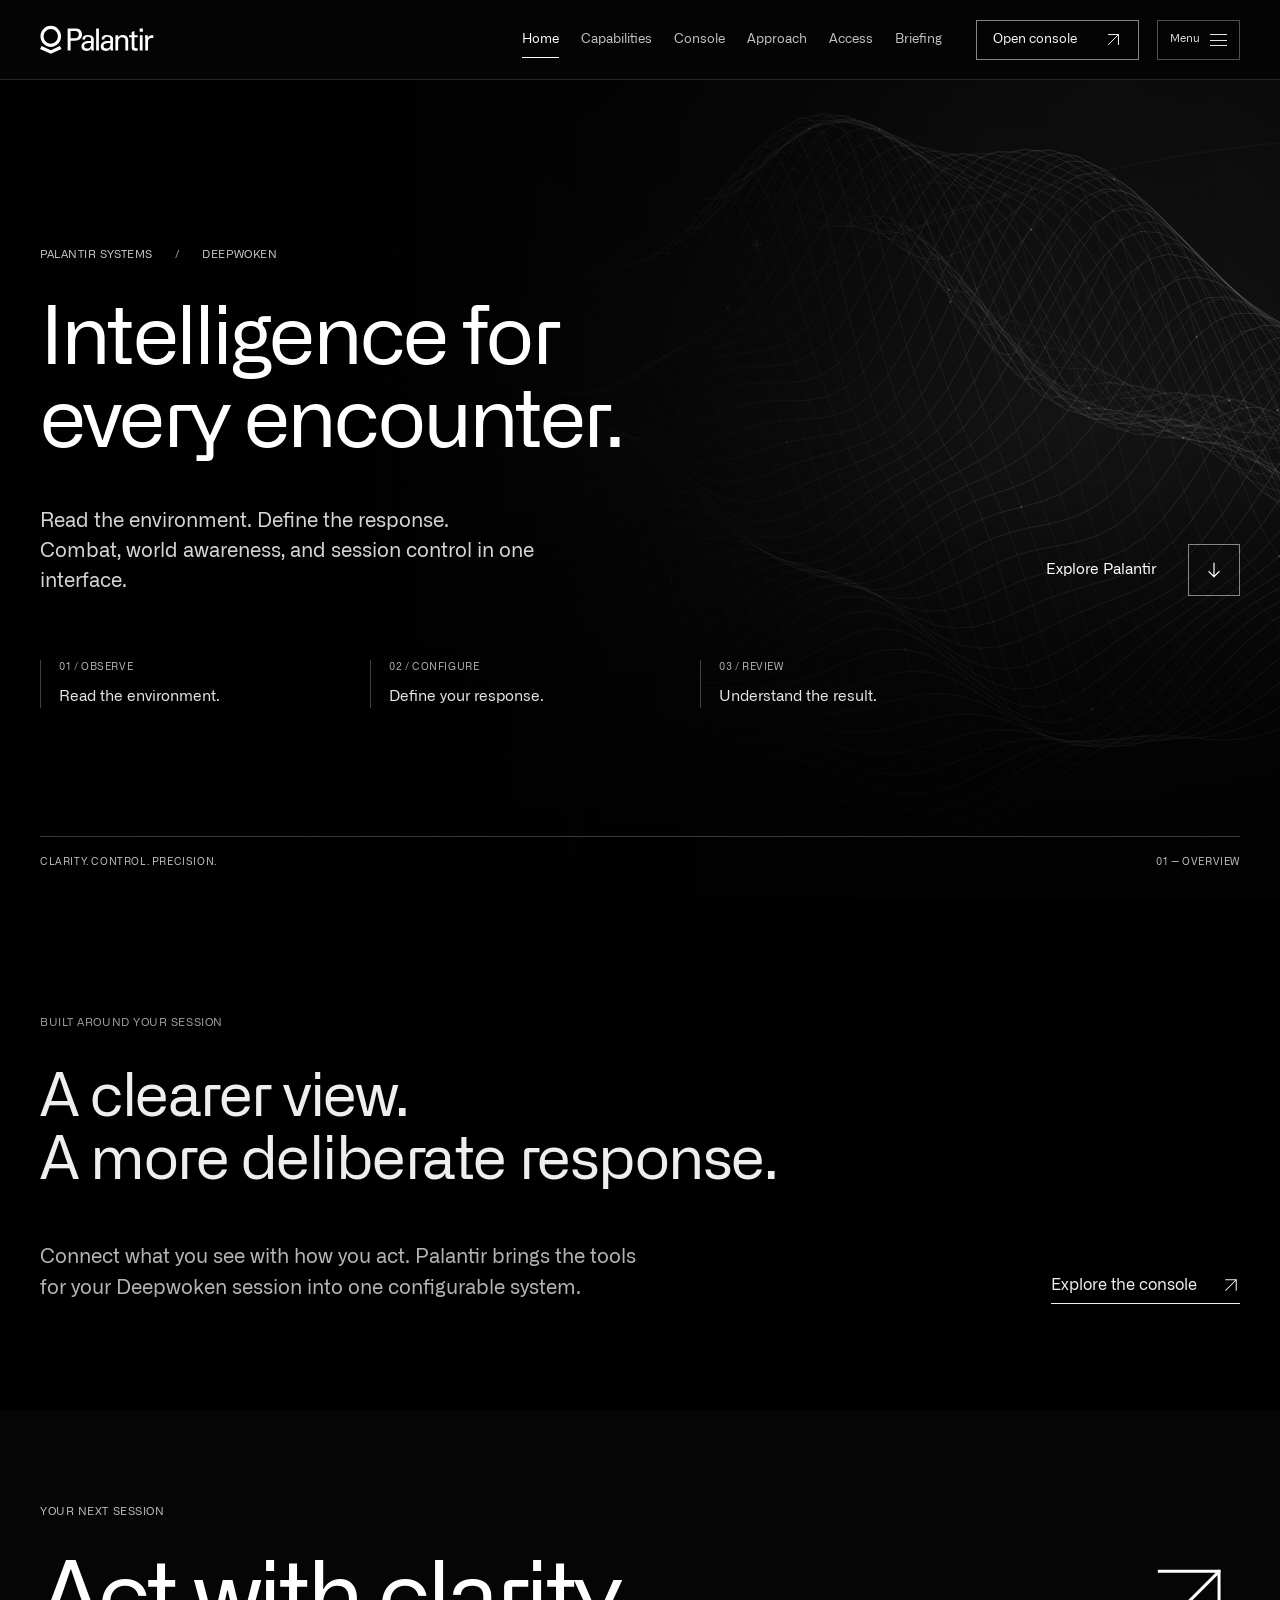
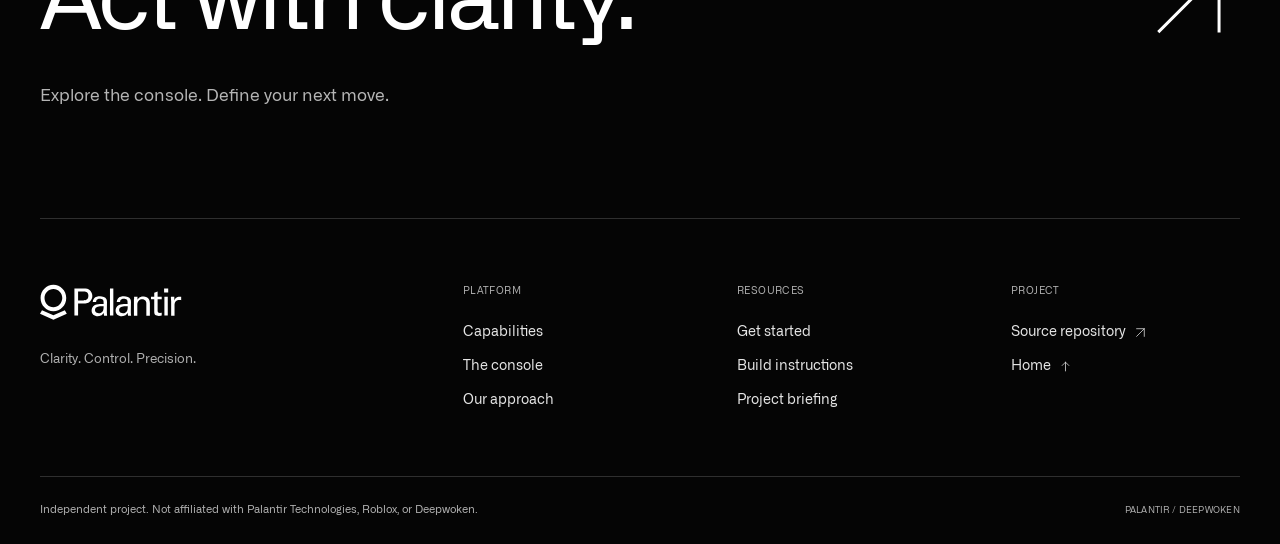
==== commit da253cf3: "Publish separate page views and desktop transitions" ====
--- a/website/index.html
+++ b/website/index.html
@@ -24,17 +24,17 @@
   </script>
   <link rel="icon" href="favicon.svg?v=20261020-official-mark" type="image/svg+xml">
   <link rel="stylesheet" href="palantir-preview.css?v=20261022-isolated">
-  <link rel="stylesheet" href="styles.css?v=20261022-black">
-  <link rel="stylesheet" href="motion.css?v=20261022-editorial">
+  <link rel="stylesheet" href="styles.css?v=20261022-tabs">
+  <link rel="stylesheet" href="motion.css?v=20261022-tabs">
   <link rel="preload" href="assets/fonts/AllianceNo1-Regular.woff2" as="font" type="font/woff2" crossorigin>
   <link rel="preload" href="assets/fonts/AllianceNo2-Regular.woff2" as="font" type="font/woff2" crossorigin>
   <link rel="stylesheet" href="brand.css?v=20261022-editorial">
-  <link rel="stylesheet" href="transitions.css?v=20261022-black">
-  <script src="motion.js?v=20261022-alliance" defer></script>
-  <script src="app.js?v=20261022-navigation" defer></script>
-  <script src="transitions.js?v=20261022-panel" defer></script>
+  <link rel="stylesheet" href="transitions.css?v=20261022-tabs">
+  <script src="motion.js?v=20261022-tabs" defer></script>
+  <script src="app.js?v=20261022-tabs" defer></script>
+  <script src="transitions.js?v=20261022-tabs" defer></script>
   <script src="palantir-controls.js?v=20261020-palantir" defer></script>
-  <script src="palantir-preview.js?v=20261020-palantir" defer></script>
+  <script src="palantir-preview.js?v=20261022-tabs" defer></script>
 </head>
 <body>
   <a class="skip-link" href="#main">Skip to content</a>
@@ -79,19 +79,19 @@
 
   <header class="site-header">
     <a class="brand" href="#main" aria-label="Palantir home"><img class="brand-logo" src="assets/palantir-wordmark.svg" width="83" height="21" alt="" aria-hidden="true"></a>
-    <div class="header-shortcuts"><a href="#features">Capabilities</a><a href="#approach">Approach</a></div>
+    <div class="header-shortcuts" role="navigation" aria-label="Page tabs"><a href="#main">Home</a><a href="#features">Capabilities</a><a href="#interface">Console</a><a href="#approach">Approach</a><a href="#guide">Access</a><a href="#questions">Briefing</a></div>
     <div class="header-actions">
       <a class="header-start" href="#interface">Open console <svg class="icon" aria-hidden="true" focusable="false"><use href="#arrow-up-right"/></svg></a>
       <button class="menu-toggle" type="button" aria-expanded="false" aria-controls="navigation"><span>Menu</span><span class="menu-lines" aria-hidden="true"></span></button>
     </div>
     <nav id="navigation" aria-label="Main navigation">
-      <div class="nav-main"><span class="nav-label">NAVIGATION</span><a href="#features">Capabilities <svg class="icon" aria-hidden="true" focusable="false"><use href="#arrow-up-right"/></svg></a><a href="#interface">The console <svg class="icon" aria-hidden="true" focusable="false"><use href="#arrow-up-right"/></svg></a><a href="#approach">Our approach <svg class="icon" aria-hidden="true" focusable="false"><use href="#arrow-up-right"/></svg></a><a href="#guide">Access <svg class="icon" aria-hidden="true" focusable="false"><use href="#arrow-up-right"/></svg></a></div>
+      <div class="nav-main"><span class="nav-label">NAVIGATION</span><a href="#main">Home <svg class="icon" aria-hidden="true" focusable="false"><use href="#arrow-up-right"/></svg></a><a href="#features">Capabilities <svg class="icon" aria-hidden="true" focusable="false"><use href="#arrow-up-right"/></svg></a><a href="#interface">The console <svg class="icon" aria-hidden="true" focusable="false"><use href="#arrow-up-right"/></svg></a><a href="#approach">Our approach <svg class="icon" aria-hidden="true" focusable="false"><use href="#arrow-up-right"/></svg></a><a href="#guide">Access <svg class="icon" aria-hidden="true" focusable="false"><use href="#arrow-up-right"/></svg></a></div>
       <div class="nav-aside"><span class="nav-label">PALANTIR / DEEPWOKEN</span><p>Clarity.<br>Control.<br>Precision.</p><a href="#questions">Project briefing <svg class="icon" aria-hidden="true" focusable="false"><use href="#arrow-right"/></svg></a><a href="https://github.com/corax32/palantir-main" target="_blank" rel="noopener noreferrer">Source repository <svg class="icon" aria-hidden="true" focusable="false"><use href="#arrow-up-right"/></svg></a></div>
     </nav>
   </header>
 
   <main id="main">
-    <section class="hero" aria-labelledby="hero-title">
+    <section class="hero" data-site-view="home" aria-labelledby="hero-title">
       <img class="hero-field" src="assets/field-surface.svg?v=20261022-black" width="1920" height="1080" alt="" fetchpriority="high" aria-hidden="true">
       <div class="hero-copy section-shell">
         <div class="eyebrow">PALANTIR SYSTEMS <span>/</span> DEEPWOKEN</div>
@@ -109,13 +109,13 @@
       <div class="hero-rail section-shell"><span>CLARITY. CONTROL. PRECISION.</span><span>01 — OVERVIEW</span></div>
     </section>
 
-    <section class="introduction section-shell" aria-labelledby="introduction-title">
+    <section class="introduction section-shell" data-site-view="home" aria-labelledby="introduction-title">
       <div class="eyebrow">BUILT AROUND YOUR SESSION</div>
       <h2 id="introduction-title">A clearer view.<br>A more deliberate response.</h2>
       <div class="introduction-bottom"><p>Connect what you see with how you act. Palantir brings the tools for your Deepwoken session into one configurable system.</p><a class="text-link" href="#interface">Explore the console <svg class="icon" aria-hidden="true" focusable="false"><use href="#arrow-up-right"/></svg></a></div>
     </section>
 
-    <section id="features" class="features" aria-labelledby="features-title">
+    <section id="features" class="features" data-site-view="features" aria-labelledby="features-title">
       <div class="section-shell">
         <div class="section-heading"><h2 id="features-title">Your field kit.</h2><span class="eyebrow">SIX SYSTEMS. ONE INTERFACE.</span></div>
         <div class="feature-grid">
@@ -159,7 +159,7 @@
       </div>
     </section>
 
-    <section class="console-section" aria-labelledby="console-title">
+    <section class="console-section" data-site-view="interface" aria-labelledby="console-title">
       <div class="section-shell">
         <div class="section-heading"><div><span class="eyebrow">THE INTERFACE</span><h2 id="console-title">Control, in context.</h2></div><p>Explore the working browser demonstration.<br>Search the settings. Examine the controls.</p></div>
       <div class="preview-stage" id="interface">
@@ -187,21 +187,21 @@
       </div>
     </section>
 
-    <section id="approach" class="approach" aria-labelledby="approach-title">
+    <section id="approach" class="approach" data-site-view="approach" aria-labelledby="approach-title">
       <div class="approach-visual" aria-hidden="true"><img src="assets/field-surface.svg?v=20261022-black" width="1920" height="1080" alt="" loading="lazy"><div class="approach-mark"><img src="assets/palantir-mark.svg" width="401" height="494" alt=""></div><span>OBSERVE / ASSESS / ACT</span></div>
       <div class="approach-copy"><span class="eyebrow">OUR APPROACH</span><h2 id="approach-title">Precision begins<br>with clarity.</h2><p>A clear view of the environment. Explicit controls for how you respond.</p><div class="approach-row"><span>/01</span><div><h3>Decisions stay in your hands.</h3><p>Choose enabled features, set response filters, and keep selected moves manual.</p></div></div><div class="approach-row"><span>/02</span><div><h3>Behavior you can inspect.</h3><p>Review status reports and diagnostic traces. Refine your configuration as conditions change.</p></div></div><a class="text-link" href="#interface">Examine the interface <svg class="icon" aria-hidden="true" focusable="false"><use href="#arrow-up-right"/></svg></a></div>
     </section>
 
-    <section id="guide" class="guide section-shell" aria-labelledby="guide-title">
+    <section id="guide" class="guide section-shell" data-site-view="guide" aria-labelledby="guide-title">
       <div class="section-heading"><div><span class="eyebrow">03 / ACCESS</span><h2 id="guide-title">Prepare.<br>Configure. <span class="muted-word">Deploy.</span></h2></div><p>Source, documentation, and release checks.<br>Available through the project repository.</p></div>
       <div class="guide-grid"><article class="guide-step"><span class="step-number">1</span><h3>Access the source</h3><p>Review the source and documentation on GitHub. An account with repository access is required.</p><a class="text-link" href="https://github.com/corax32/palantir-main" target="_blank" rel="noopener noreferrer">View repository <svg class="icon" aria-hidden="true" focusable="false"><use href="#arrow-up-right"/></svg></a></article><article class="guide-step"><span class="step-number">2</span><h3>Build the release</h3><p>Run the release build from a complete checkout. It runs the project checks and generates the Palantir Lua bundle.</p><a class="text-link" href="#build-guide">Build instructions <svg class="icon" aria-hidden="true" focusable="false"><use href="#arrow-down"/></svg></a></article><article class="guide-step"><span class="step-number">3</span><h3>Define your configuration</h3><p>Select the features you need, review their settings, and save a profile for your next session.</p><a class="text-link" href="#questions">Read the briefing <svg class="icon" aria-hidden="true" focusable="false"><use href="#arrow-down"/></svg></a></article></div>
       <details class="build-guide" id="build-guide"><summary><span><svg class="icon code-brackets" aria-hidden="true" focusable="false"><use href="#icon-code"/></svg> Build from the repository</span><svg class="icon details-plus" aria-hidden="true" focusable="false"><use href="#icon-plus"/></svg></summary><div class="build-guide-content"><p>With Node.js installed and the complete repository checked out, run this from the repository root. The project's build documentation describes its bundled tools and platform requirements.</p><div class="code-block"><code id="build-command">node palantir-main/.vscode/palantir.js build --mode release</code><button type="button" id="copy-command" aria-label="Copy build command"><svg class="icon" aria-hidden="true" focusable="false"><use href="#icon-copy"/></svg><span>Copy</span></button></div><p class="output-note">Output: <code>palantir-main/output/release/palantir.lua</code></p><p id="copy-status" class="copy-status" role="status"></p><a class="text-link" href="https://github.com/corax32/palantir-main/blob/main/palantir-main/.vscode/README.md" target="_blank" rel="noopener noreferrer">Read the build documentation <svg class="icon" aria-hidden="true" focusable="false"><use href="#arrow-up-right"/></svg></a></div></details>
     </section>
 
-    <section class="faq section-shell" id="questions" aria-labelledby="faq-title"><div><span class="eyebrow">04 / BRIEFING</span><h2 id="faq-title">Before deployment.</h2></div><div class="faq-list"><details><summary>Which game does Palantir support?<svg class="icon details-plus" aria-hidden="true" focusable="false"><use href="#icon-plus"/></svg></summary><p>The current project targets Deepwoken. This site describes the toolkit as it exists today; additional game support is not promised.</p></details><details><summary>Does this website run Palantir?<svg class="icon details-plus" aria-hidden="true" focusable="false"><use href="#icon-plus"/></svg></summary><p>The interface above is a browser-only demonstration. It does not connect to Roblox, change your game, or save your real Palantir settings. Palantir runs separately in its supported environment.</p></details><details><summary>Can I save different setups?<svg class="icon details-plus" aria-hidden="true" focusable="false"><use href="#icon-plus"/></svg></summary><p>Yes. Palantir supports named local configurations, custom themes, and global or place-specific autoload. Saving a configuration is manual.</p></details><details><summary>Can I change the defense timings?<svg class="icon details-plus" aria-hidden="true" focusable="false"><use href="#icon-plus"/></svg></summary><p>The Timing Builder supports custom sequences. Reload Timings refreshes the timing catalog. Target filters and manual-only move selections give you more control over when assistance is used.</p></details><details><summary>What should I expect from performance?<svg class="icon details-plus" aria-hidden="true" focusable="false"><use href="#icon-plus"/></svg></summary><p>Results vary with your device, the scene, and enabled features. The release build runs automated checks and Luau validation; the built-in performance reports help investigate behavior in a live session.</p></details><details><summary>Why does the GitHub link ask for access?<svg class="icon details-plus" aria-hidden="true" focusable="false"><use href="#icon-plus"/></svg></summary><p>The project repository is private. Sign in with a GitHub account that has access to view its source and documentation. This website does not grant repository access.</p></details></div></section>
-
-
-    <section class="closing" aria-labelledby="closing-title"><div class="section-shell"><span class="eyebrow">YOUR NEXT SESSION</span><a class="closing-link" href="#interface"><h2 id="closing-title">Act with clarity.</h2><svg class="icon" aria-hidden="true" focusable="false"><use href="#arrow-up-right"/></svg></a><p>Explore the console. Define your next move.</p></div></section>
+    <section class="faq section-shell" id="questions" data-site-view="questions" aria-labelledby="faq-title"><div><span class="eyebrow">04 / BRIEFING</span><h2 id="faq-title">Before deployment.</h2></div><div class="faq-list"><details><summary>Which game does Palantir support?<svg class="icon details-plus" aria-hidden="true" focusable="false"><use href="#icon-plus"/></svg></summary><p>The current project targets Deepwoken. This site describes the toolkit as it exists today; additional game support is not promised.</p></details><details><summary>Does this website run Palantir?<svg class="icon details-plus" aria-hidden="true" focusable="false"><use href="#icon-plus"/></svg></summary><p>The interface above is a browser-only demonstration. It does not connect to Roblox, change your game, or save your real Palantir settings. Palantir runs separately in its supported environment.</p></details><details><summary>Can I save different setups?<svg class="icon details-plus" aria-hidden="true" focusable="false"><use href="#icon-plus"/></svg></summary><p>Yes. Palantir supports named local configurations, custom themes, and global or place-specific autoload. Saving a configuration is manual.</p></details><details><summary>Can I change the defense timings?<svg class="icon details-plus" aria-hidden="true" focusable="false"><use href="#icon-plus"/></svg></summary><p>The Timing Builder supports custom sequences. Reload Timings refreshes the timing catalog. Target filters and manual-only move selections give you more control over when assistance is used.</p></details><details><summary>What should I expect from performance?<svg class="icon details-plus" aria-hidden="true" focusable="false"><use href="#icon-plus"/></svg></summary><p>Results vary with your device, the scene, and enabled features. The release build runs automated checks and Luau validation; the built-in performance reports help investigate behavior in a live session.</p></details><details><summary>Why does the GitHub link ask for access?<svg class="icon details-plus" aria-hidden="true" focusable="false"><use href="#icon-plus"/></svg></summary><p>The project repository is private. Sign in with a GitHub account that has access to view its source and documentation. This website does not grant repository access.</p></details></div></section>
+
+
+    <section class="closing" data-site-view="home" aria-labelledby="closing-title"><div class="section-shell"><span class="eyebrow">YOUR NEXT SESSION</span><a class="closing-link" href="#interface"><h2 id="closing-title">Act with clarity.</h2><svg class="icon" aria-hidden="true" focusable="false"><use href="#arrow-up-right"/></svg></a><p>Explore the console. Define your next move.</p></div></section>
   </main>
   <dialog class="dw-dialog" aria-label="Expanded Palantir menu"><div class="dw-dialog-top"><span>Palantir menu · browser preview</span><button class="dw-close" type="button" autofocus>Close <svg class="icon" aria-hidden="true" focusable="false"><use href="#icon-plus"/></svg></button></div></dialog>
   <footer class="site-footer">
@@ -209,7 +209,7 @@
       <div class="footer-brand"><a class="brand" href="#main" aria-label="Palantir home"><img class="brand-logo" src="assets/palantir-wordmark.svg" width="83" height="21" alt="" aria-hidden="true"></a><p>Clarity. Control. Precision.</p></div>
       <div class="footer-column"><h2>PLATFORM</h2><a href="#features">Capabilities</a><a href="#interface">The console</a><a href="#approach">Our approach</a></div>
       <div class="footer-column"><h2>RESOURCES</h2><a href="#guide">Get started</a><a href="#build-guide">Build instructions</a><a href="#questions">Project briefing</a></div>
-      <div class="footer-column"><h2>PROJECT</h2><a href="https://github.com/corax32/palantir-main" target="_blank" rel="noopener noreferrer">Source repository <svg class="icon" aria-hidden="true" focusable="false"><use href="#arrow-up-right"/></svg></a><a href="#main">Back to top <svg class="icon" aria-hidden="true" focusable="false"><use href="#arrow-up"/></svg></a></div>
+      <div class="footer-column"><h2>PROJECT</h2><a href="https://github.com/corax32/palantir-main" target="_blank" rel="noopener noreferrer">Source repository <svg class="icon" aria-hidden="true" focusable="false"><use href="#arrow-up-right"/></svg></a><a href="#main">Home <svg class="icon" aria-hidden="true" focusable="false"><use href="#arrow-up"/></svg></a></div>
     </div>
     <div class="footer-bottom section-shell"><p>Independent project. Not affiliated with Palantir Technologies, Roblox, or Deepwoken.</p><span>PALANTIR / DEEPWOKEN</span></div>
   </footer>
--- a/website/styles.css
+++ b/website/styles.css
@@ -27,8 +27,25 @@
 .site-header { position:fixed; z-index:50; top:0; left:0; width:100%; height:80px; padding:18px max(var(--gutter),calc((100% - var(--max))/2)); display:flex; align-items:center; justify-content:space-between; gap:34px; color:#f4f4f4; background:#050505ee; backdrop-filter:blur(14px); -webkit-backdrop-filter:blur(14px); border-bottom:1px solid #ffffff24; }
 .brand { display:inline-flex; align-items:center; flex-shrink:0; }
 .brand-logo { display:block; width:114px; height:auto; aspect-ratio:83/21; filter:brightness(0) invert(1); }
-.header-shortcuts { display:flex; align-items:center; gap:28px; margin-left:auto; font-size:13px; color:#c2c2c2; }
+.header-shortcuts { display:flex; align-items:center; gap:22px; margin-left:auto; font-size:13px; color:#c2c2c2; }
 .header-shortcuts a:hover { color:#fff; }
+.header-shortcuts a { position:relative; padding-block:10px; white-space:nowrap; transition:color .2s ease; }
+.header-shortcuts a::after { content:''; position:absolute; left:0; right:0; bottom:1px; height:1px; background:currentColor; transform:scaleX(0); transform-origin:left; transition:transform .25s ease; }
+.header-shortcuts a[aria-current="page"] { color:#fff; }
+.header-shortcuts a[aria-current="page"]::after { transform:scaleX(1); }
+.nav-main>a[aria-current="page"] { color:#fff; border-top-color:#999; }
+
+/* Each route owns a persistent view; the console keeps its local settings. */
+.site-views-ready #main { padding-top:80px; min-height:calc(100svh - 280px); }
+.site-views-ready[data-view="home"] #main { padding-top:0; }
+.site-views-ready .features { padding-top:90px; }
+.site-views-ready .faq { border-top:0; padding-top:90px; }
+.site-views-ready .console-section { border-top:0; }
+@media (min-width:761px) and (max-width:1100px) {
+  .site-header { gap:22px; }
+  .header-shortcuts { gap:16px; }
+  .site-header .header-start { display:none; }
+}
 .header-actions { display:flex; align-items:stretch; gap:18px; height:40px; }
 .header-start { display:flex; align-items:center; justify-content:space-between; gap:28px; padding:8px 16px; border:1px solid #858585; background:transparent; color:#f5f5f5; font-size:13px; }
 .header-start .icon { width:17px; height:17px; }
@@ -185,6 +202,8 @@
   :root { --gutter:24px; }
   .site-header { height:68px; padding:12px var(--gutter); gap:15px; }
   .header-shortcuts { display:none; }
+  .site-views-ready #main { padding-top:68px; }
+  .site-views-ready .features,.site-views-ready .faq { padding-top:54px; }
   .header-actions { gap:8px; height:35px; }
   .header-start { gap:20px; font-size:13px; padding-inline:12px; }
   .menu-toggle { width:72px; padding:0 9px; }
--- a/website/transitions.css
+++ b/website/transitions.css
@@ -1,4 +1,4 @@
-/* Section navigation: a brief angled curtain, below the first-load intro. */
+/* View navigation: a brief angled curtain, below the first-load intro. */
 html.transition-jump { scroll-behavior: auto !important; }
 
 #page-transition {
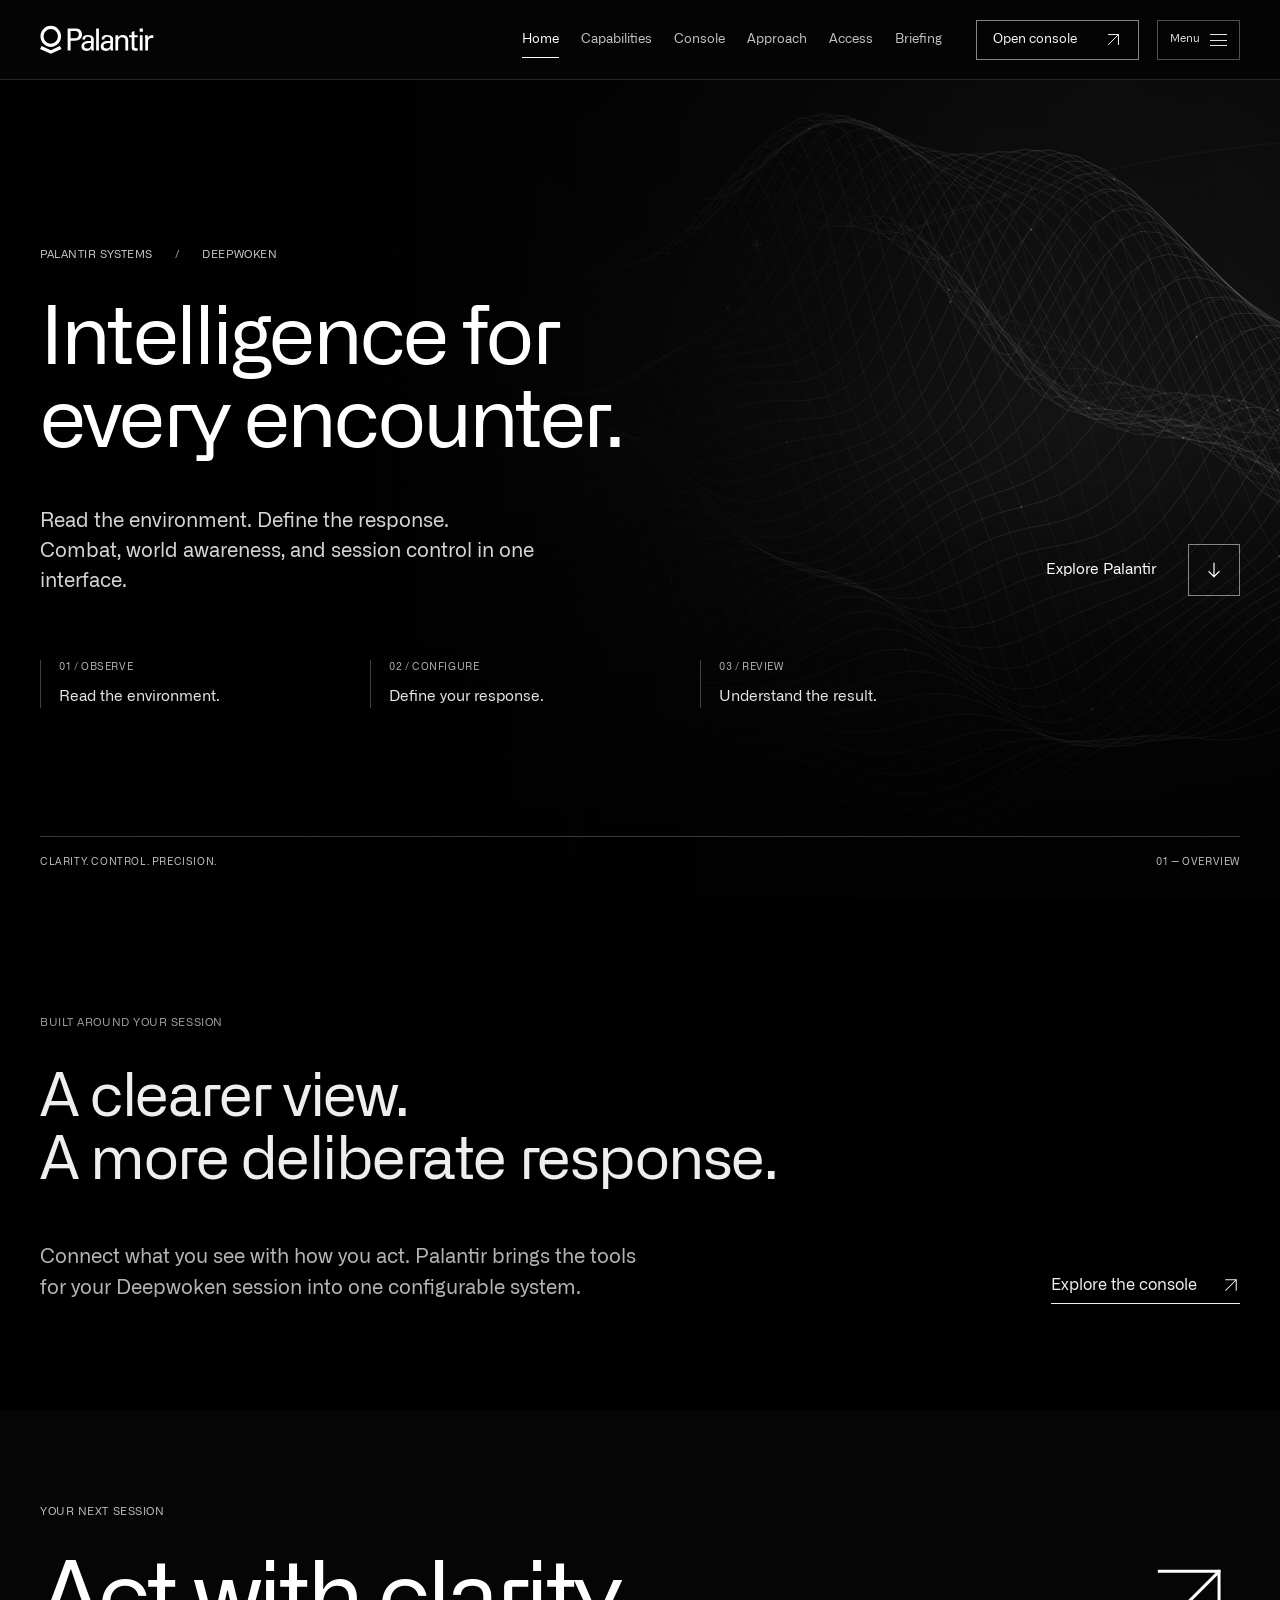
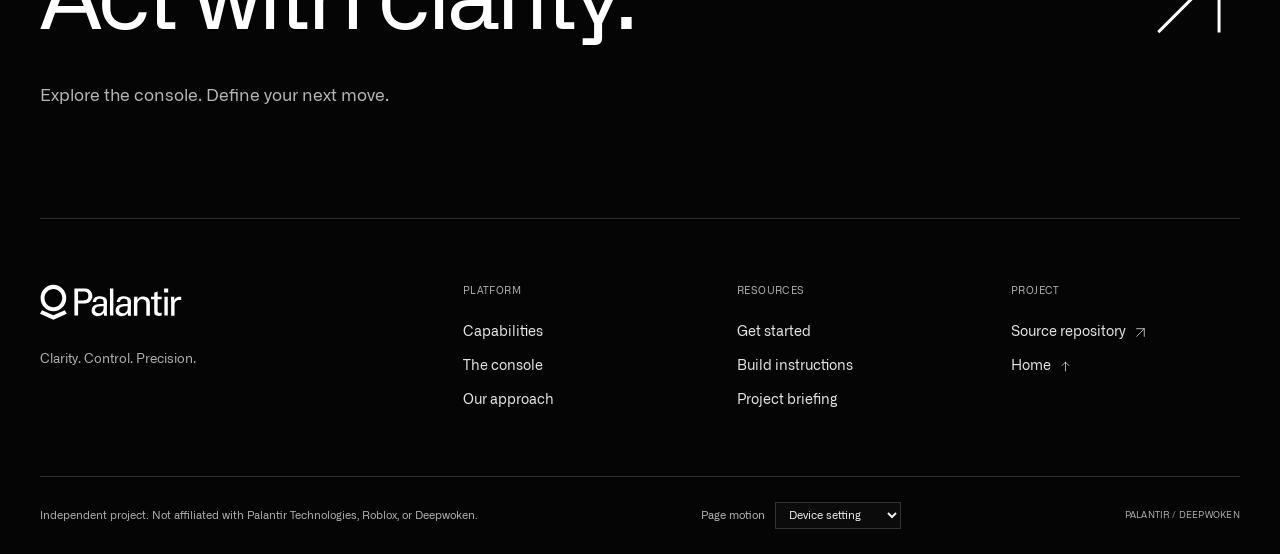
==== commit 3d18cc40: "Allow full page motion on reduced-motion devices" ====
--- a/website/index.html
+++ b/website/index.html
@@ -1,5 +1,6 @@
 <!doctype html>
-<html lang="en">
+<!-- Generated by tools/build-site-pages.mjs from tools/site-template.html. -->
+<html lang="en" class="site-views-ready" data-page="home" data-view="home">
 <head>
   <meta charset="utf-8">
   <meta name="viewport" content="width=device-width, initial-scale=1">
@@ -13,28 +14,61 @@
   <link rel="canonical" href="https://corax32.github.io/palantir-z/">
   <title>Palantir — Clarity. Control. Precision.</title>
   <script>
-    // Show the logo on homepage loads; section links and history keep their position.
-    try {
-      const backNavigation = performance.getEntriesByType('navigation')[0]?.type === 'back_forward';
-      const requested = new URLSearchParams(location.search).get('intro') === '1';
-      if (requested || (!backNavigation && !location.hash)) {
-        document.documentElement.classList.add('intro-pending');
+    (() => {
+      const root = document.documentElement;
+      const page = root.dataset?.page || 'home';
+      let arriving = false;
+      let motionPreference = 'system';
+      try {
+        const saved = localStorage.getItem('palantir.motion.v1');
+        if (['system', 'full', 'reduced'].includes(saved)) motionPreference = saved;
+      } catch { /* Device settings remain the fallback. */ }
+      const systemReduced = typeof matchMedia === 'function' && matchMedia('(prefers-reduced-motion: reduce)').matches;
+      const motion = motionPreference === 'system' ? (systemReduced ? 'reduced' : 'full') : motionPreference;
+      if (root.dataset) {
+        root.dataset.motionPreference = motionPreference;
+        root.dataset.motion = motion;
       }
-    } catch { /* The website remains usable without the intro. */ }
+      try {
+        if (typeof location.href === 'string') {
+          const aliases = {'#features':'capabilities/','#interface':'console/','#approach':'approach/','#guide':'access/','#questions':'briefing/','#build-guide':'access/#build-guide'};
+          if (page === 'home' && aliases[location.hash]) {
+            location.replace(new URL(aliases[location.hash], location.href).href);
+            return;
+          }
+          try {
+            const key = 'palantir.page-transition.v1';
+            const rawMarker = sessionStorage.getItem(key);
+            sessionStorage.removeItem(key);
+            const marker = JSON.parse(rawMarker || 'null');
+            const age = Date.now() - Number(marker?.at);
+            arriving = marker?.url === location.href && age >= 0 && age < 15000
+              && motion !== 'reduced';
+            if (arriving) root.classList.add('page-arriving');
+          } catch { /* Navigation still works when storage is unavailable. */ }
+        }
+        const backNavigation = performance.getEntriesByType('navigation')[0]?.type === 'back_forward';
+        const requested = new URLSearchParams(location.search).get('intro') === '1';
+        if (!arriving && (requested || (page === 'home' && !backNavigation && !location.hash))) {
+          root.classList.add('intro-pending');
+        }
+      } catch { /* Content remains usable when visual setup is unavailable. */ }
+    })();
   </script>
   <link rel="icon" href="favicon.svg?v=20261020-official-mark" type="image/svg+xml">
   <link rel="stylesheet" href="palantir-preview.css?v=20261022-isolated">
-  <link rel="stylesheet" href="styles.css?v=20261022-tabs">
-  <link rel="stylesheet" href="motion.css?v=20261022-tabs">
+  <link rel="stylesheet" href="styles.css?v=20261022-motion">
+  <link rel="stylesheet" href="motion.css?v=20261022-motion">
   <link rel="preload" href="assets/fonts/AllianceNo1-Regular.woff2" as="font" type="font/woff2" crossorigin>
   <link rel="preload" href="assets/fonts/AllianceNo2-Regular.woff2" as="font" type="font/woff2" crossorigin>
   <link rel="stylesheet" href="brand.css?v=20261022-editorial">
-  <link rel="stylesheet" href="transitions.css?v=20261022-tabs">
-  <script src="motion.js?v=20261022-tabs" defer></script>
-  <script src="app.js?v=20261022-tabs" defer></script>
-  <script src="transitions.js?v=20261022-tabs" defer></script>
+  <link rel="stylesheet" href="transitions.css?v=20261022-motion">
+  <script src="motion-preference.js?v=20261022-motion" defer></script>
+  <script src="motion.js?v=20261022-motion" defer></script>
+  <script src="app.js?v=20261022-motion" defer></script>
+  <script src="transitions.js?v=20261022-motion" defer></script>
   <script src="palantir-controls.js?v=20261020-palantir" defer></script>
-  <script src="palantir-preview.js?v=20261022-tabs" defer></script>
+  <script src="palantir-preview.js?v=20261022-motion" defer></script>
 </head>
 <body>
   <a class="skip-link" href="#main">Skip to content</a>
@@ -78,15 +112,15 @@
   </svg>
 
   <header class="site-header">
-    <a class="brand" href="#main" aria-label="Palantir home"><img class="brand-logo" src="assets/palantir-wordmark.svg" width="83" height="21" alt="" aria-hidden="true"></a>
-    <div class="header-shortcuts" role="navigation" aria-label="Page tabs"><a href="#main">Home</a><a href="#features">Capabilities</a><a href="#interface">Console</a><a href="#approach">Approach</a><a href="#guide">Access</a><a href="#questions">Briefing</a></div>
+    <a class="brand" href="./" aria-label="Palantir home" aria-current="page"><img class="brand-logo" src="assets/palantir-wordmark.svg" width="83" height="21" alt="" aria-hidden="true"></a>
+    <div class="header-shortcuts" role="navigation" aria-label="Page tabs"><a href="./" aria-current="page">Home</a><a href="capabilities/">Capabilities</a><a href="console/">Console</a><a href="approach/">Approach</a><a href="access/">Access</a><a href="briefing/">Briefing</a></div>
     <div class="header-actions">
-      <a class="header-start" href="#interface">Open console <svg class="icon" aria-hidden="true" focusable="false"><use href="#arrow-up-right"/></svg></a>
+      <a class="header-start" href="console/">Open console <svg class="icon" aria-hidden="true" focusable="false"><use href="#arrow-up-right"/></svg></a>
       <button class="menu-toggle" type="button" aria-expanded="false" aria-controls="navigation"><span>Menu</span><span class="menu-lines" aria-hidden="true"></span></button>
     </div>
     <nav id="navigation" aria-label="Main navigation">
-      <div class="nav-main"><span class="nav-label">NAVIGATION</span><a href="#main">Home <svg class="icon" aria-hidden="true" focusable="false"><use href="#arrow-up-right"/></svg></a><a href="#features">Capabilities <svg class="icon" aria-hidden="true" focusable="false"><use href="#arrow-up-right"/></svg></a><a href="#interface">The console <svg class="icon" aria-hidden="true" focusable="false"><use href="#arrow-up-right"/></svg></a><a href="#approach">Our approach <svg class="icon" aria-hidden="true" focusable="false"><use href="#arrow-up-right"/></svg></a><a href="#guide">Access <svg class="icon" aria-hidden="true" focusable="false"><use href="#arrow-up-right"/></svg></a></div>
-      <div class="nav-aside"><span class="nav-label">PALANTIR / DEEPWOKEN</span><p>Clarity.<br>Control.<br>Precision.</p><a href="#questions">Project briefing <svg class="icon" aria-hidden="true" focusable="false"><use href="#arrow-right"/></svg></a><a href="https://github.com/corax32/palantir-main" target="_blank" rel="noopener noreferrer">Source repository <svg class="icon" aria-hidden="true" focusable="false"><use href="#arrow-up-right"/></svg></a></div>
+      <div class="nav-main"><span class="nav-label">NAVIGATION</span><a href="./" aria-current="page">Home <svg class="icon" aria-hidden="true" focusable="false"><use href="#arrow-up-right"/></svg></a><a href="capabilities/">Capabilities <svg class="icon" aria-hidden="true" focusable="false"><use href="#arrow-up-right"/></svg></a><a href="console/">The console <svg class="icon" aria-hidden="true" focusable="false"><use href="#arrow-up-right"/></svg></a><a href="approach/">Our approach <svg class="icon" aria-hidden="true" focusable="false"><use href="#arrow-up-right"/></svg></a><a href="access/">Access <svg class="icon" aria-hidden="true" focusable="false"><use href="#arrow-up-right"/></svg></a></div>
+      <div class="nav-aside"><span class="nav-label">PALANTIR / DEEPWOKEN</span><p>Clarity.<br>Control.<br>Precision.</p><a href="briefing/">Project briefing <svg class="icon" aria-hidden="true" focusable="false"><use href="#arrow-right"/></svg></a><a href="https://github.com/corax32/palantir-main" target="_blank" rel="noopener noreferrer">Source repository <svg class="icon" aria-hidden="true" focusable="false"><use href="#arrow-up-right"/></svg></a></div>
     </nav>
   </header>
 
@@ -98,7 +132,7 @@
         <h1 id="hero-title">Intelligence for<br>every encounter.</h1>
         <div class="hero-bottom">
           <p class="hero-description">Read the environment. Define the response.<br>Combat, world awareness, and session control in one interface.</p>
-          <a class="hero-explore" href="#features"><span>Explore Palantir</span><svg class="icon" aria-hidden="true" focusable="false"><use href="#arrow-down"/></svg></a>
+          <a class="hero-explore" href="capabilities/"><span>Explore Palantir</span><svg class="icon" aria-hidden="true" focusable="false"><use href="#arrow-down"/></svg></a>
         </div>
         <div class="hero-workflow" aria-label="Palantir workflow">
           <div><span>01 / OBSERVE</span><p>Read the environment.</p></div>
@@ -112,106 +146,19 @@
     <section class="introduction section-shell" data-site-view="home" aria-labelledby="introduction-title">
       <div class="eyebrow">BUILT AROUND YOUR SESSION</div>
       <h2 id="introduction-title">A clearer view.<br>A more deliberate response.</h2>
-      <div class="introduction-bottom"><p>Connect what you see with how you act. Palantir brings the tools for your Deepwoken session into one configurable system.</p><a class="text-link" href="#interface">Explore the console <svg class="icon" aria-hidden="true" focusable="false"><use href="#arrow-up-right"/></svg></a></div>
+      <div class="introduction-bottom"><p>Connect what you see with how you act. Palantir brings the tools for your Deepwoken session into one configurable system.</p><a class="text-link" href="console/">Explore the console <svg class="icon" aria-hidden="true" focusable="false"><use href="#arrow-up-right"/></svg></a></div>
     </section>
 
-    <section id="features" class="features" data-site-view="features" aria-labelledby="features-title">
-      <div class="section-shell">
-        <div class="section-heading"><h2 id="features-title">Your field kit.</h2><span class="eyebrow">SIX SYSTEMS. ONE INTERFACE.</span></div>
-        <div class="feature-grid">
-          <article class="feature">
-            <div class="feature-top"><span class="feature-index">/0.1</span><svg class="icon" aria-hidden="true" focusable="false"><use href="#icon-defense"/></svg></div>
-            <h3>Defense</h3>
-            <div class="feature-description"><p>Define defense timings, target filters, and response sequences. Keep selected PvP moves in your hands.</p><span class="feature-detail">TIMINGS / RESPONSE POLICY</span></div>
-            <a class="feature-link" href="#interface" aria-label="Explore defense in the Palantir console"><svg class="icon" aria-hidden="true" focusable="false"><use href="#arrow-up-right"/></svg></a>
-          </article>
-          <article class="feature">
-            <div class="feature-top"><span class="feature-index">/0.2</span><svg class="icon" aria-hidden="true" focusable="false"><use href="#icon-visuals"/></svg></div>
-            <h3>Awareness</h3>
-            <div class="feature-description"><p>Bring players, NPCs, items, and world markers into view. Set the labels, ranges, and indicators that matter.</p><span class="feature-detail">WORLD VISUALS / ESP</span></div>
-            <a class="feature-link" href="#interface" aria-label="Explore awareness in the Palantir console"><svg class="icon" aria-hidden="true" focusable="false"><use href="#arrow-up-right"/></svg></a>
-          </article>
-          <article class="feature">
-            <div class="feature-top"><span class="feature-index">/0.3</span><svg class="icon" aria-hidden="true" focusable="false"><use href="#icon-automation"/></svg></div>
-            <h3>Automation</h3>
-            <div class="feature-description"><p>Manage supported farming and progression routes with visible status and direct stop or retry controls.</p><span class="feature-detail">ROUTES / PROGRESSION</span></div>
-            <a class="feature-link" href="#interface" aria-label="Explore automation in the Palantir console"><svg class="icon" aria-hidden="true" focusable="false"><use href="#arrow-up-right"/></svg></a>
-          </article>
-          <article class="feature">
-            <div class="feature-top"><span class="feature-index">/0.4</span><svg class="icon" aria-hidden="true" focusable="false"><use href="#icon-profiles"/></svg></div>
-            <h3>Configuration</h3>
-            <div class="feature-description"><p>Maintain named local profiles and themes. Load a global configuration or assign a setup to each place.</p><span class="feature-detail">PROFILES / THEMES</span></div>
-            <a class="feature-link" href="#interface" aria-label="Explore configuration in the Palantir console"><svg class="icon" aria-hidden="true" focusable="false"><use href="#arrow-up-right"/></svg></a>
-          </article>
-          <article class="feature">
-            <div class="feature-top"><span class="feature-index">/0.5</span><svg class="icon" aria-hidden="true" focusable="false"><use href="#icon-performance"/></svg></div>
-            <h3>Diagnostics</h3>
-            <div class="feature-description"><p>Inspect frame times, callback activity, and defense traces. Understand behavior and refine your configuration.</p><span class="feature-detail">PERFORMANCE / TRACES</span></div>
-            <a class="feature-link" href="#interface" aria-label="Explore diagnostics in the Palantir console"><svg class="icon" aria-hidden="true" focusable="false"><use href="#arrow-up-right"/></svg></a>
-          </article>
-          <article class="feature">
-            <div class="feature-top"><span class="feature-index">/0.6</span><svg class="icon" aria-hidden="true" focusable="false"><use href="#icon-monitor"/></svg></div>
-            <h3>Sessions</h3>
-            <div class="feature-description"><p>Select servers by population, rejoin your session, and monitor the progress of a transfer.</p><span class="feature-detail">SERVERS / REJOIN</span></div>
-            <a class="feature-link" href="#interface" aria-label="Explore sessions in the Palantir console"><svg class="icon" aria-hidden="true" focusable="false"><use href="#arrow-up-right"/></svg></a>
-          </article>
-        </div>
-      </div>
-    </section>
-
-    <section class="console-section" data-site-view="interface" aria-labelledby="console-title">
-      <div class="section-shell">
-        <div class="section-heading"><div><span class="eyebrow">THE INTERFACE</span><h2 id="console-title">Control, in context.</h2></div><p>Explore the working browser demonstration.<br>Search the settings. Examine the controls.</p></div>
-      <div class="preview-stage" id="interface">
-        <div class="stage-coordinates" aria-hidden="true"><span>PALANTIR / CONSOLE—01</span><span>INTERACTIVE DEMONSTRATION</span></div>
-        <div id="dw-window-home">
-          <div class="palantir-window" role="region" aria-label="Palantir interactive menu preview">
-            <div class="dw-header">
-              <div class="dw-title"><img class="dw-title-mark" src="assets/palantir-mark.svg" width="401" height="494" alt="" aria-hidden="true"><div>PALANTIR</div></div>
-              <div class="dw-search">
-                <input id="dw-search" type="search" placeholder="Search settings..." aria-label="Search menu settings" aria-expanded="false" aria-controls="dw-search-results" autocomplete="off" maxlength="80">
-                <div class="dw-search-results" id="dw-search-results" aria-label="Matching settings" hidden></div>
-              </div>
-            </div>
-            <div class="dw-body">
-              <div class="dw-sidebar" role="tablist" aria-label="Palantir menu tabs" aria-orientation="vertical"></div>
-              <div class="dw-panels"></div>
-            </div>
-            <div class="dw-footer"><span class="dw-footer-label">BROWSER PREVIEW</span><span class="dw-status" role="status">Loading menu...</span></div>
-          </div>
-          <noscript><p class="dw-note">Enable JavaScript to try the interactive Palantir menu.</p></noscript>
-        </div>
-        <div class="dw-caption"><p>Explore the Palantir console. A browser demonstration of the Lua interface, its controls, and configuration.</p><button class="dw-expand" type="button" aria-haspopup="dialog">Expand console <svg class="icon" aria-hidden="true" focusable="false"><use href="#icon-maximize"/></svg></button></div>
-      </div>
-
-      </div>
-    </section>
-
-    <section id="approach" class="approach" data-site-view="approach" aria-labelledby="approach-title">
-      <div class="approach-visual" aria-hidden="true"><img src="assets/field-surface.svg?v=20261022-black" width="1920" height="1080" alt="" loading="lazy"><div class="approach-mark"><img src="assets/palantir-mark.svg" width="401" height="494" alt=""></div><span>OBSERVE / ASSESS / ACT</span></div>
-      <div class="approach-copy"><span class="eyebrow">OUR APPROACH</span><h2 id="approach-title">Precision begins<br>with clarity.</h2><p>A clear view of the environment. Explicit controls for how you respond.</p><div class="approach-row"><span>/01</span><div><h3>Decisions stay in your hands.</h3><p>Choose enabled features, set response filters, and keep selected moves manual.</p></div></div><div class="approach-row"><span>/02</span><div><h3>Behavior you can inspect.</h3><p>Review status reports and diagnostic traces. Refine your configuration as conditions change.</p></div></div><a class="text-link" href="#interface">Examine the interface <svg class="icon" aria-hidden="true" focusable="false"><use href="#arrow-up-right"/></svg></a></div>
-    </section>
-
-    <section id="guide" class="guide section-shell" data-site-view="guide" aria-labelledby="guide-title">
-      <div class="section-heading"><div><span class="eyebrow">03 / ACCESS</span><h2 id="guide-title">Prepare.<br>Configure. <span class="muted-word">Deploy.</span></h2></div><p>Source, documentation, and release checks.<br>Available through the project repository.</p></div>
-      <div class="guide-grid"><article class="guide-step"><span class="step-number">1</span><h3>Access the source</h3><p>Review the source and documentation on GitHub. An account with repository access is required.</p><a class="text-link" href="https://github.com/corax32/palantir-main" target="_blank" rel="noopener noreferrer">View repository <svg class="icon" aria-hidden="true" focusable="false"><use href="#arrow-up-right"/></svg></a></article><article class="guide-step"><span class="step-number">2</span><h3>Build the release</h3><p>Run the release build from a complete checkout. It runs the project checks and generates the Palantir Lua bundle.</p><a class="text-link" href="#build-guide">Build instructions <svg class="icon" aria-hidden="true" focusable="false"><use href="#arrow-down"/></svg></a></article><article class="guide-step"><span class="step-number">3</span><h3>Define your configuration</h3><p>Select the features you need, review their settings, and save a profile for your next session.</p><a class="text-link" href="#questions">Read the briefing <svg class="icon" aria-hidden="true" focusable="false"><use href="#arrow-down"/></svg></a></article></div>
-      <details class="build-guide" id="build-guide"><summary><span><svg class="icon code-brackets" aria-hidden="true" focusable="false"><use href="#icon-code"/></svg> Build from the repository</span><svg class="icon details-plus" aria-hidden="true" focusable="false"><use href="#icon-plus"/></svg></summary><div class="build-guide-content"><p>With Node.js installed and the complete repository checked out, run this from the repository root. The project's build documentation describes its bundled tools and platform requirements.</p><div class="code-block"><code id="build-command">node palantir-main/.vscode/palantir.js build --mode release</code><button type="button" id="copy-command" aria-label="Copy build command"><svg class="icon" aria-hidden="true" focusable="false"><use href="#icon-copy"/></svg><span>Copy</span></button></div><p class="output-note">Output: <code>palantir-main/output/release/palantir.lua</code></p><p id="copy-status" class="copy-status" role="status"></p><a class="text-link" href="https://github.com/corax32/palantir-main/blob/main/palantir-main/.vscode/README.md" target="_blank" rel="noopener noreferrer">Read the build documentation <svg class="icon" aria-hidden="true" focusable="false"><use href="#arrow-up-right"/></svg></a></div></details>
-    </section>
-
-    <section class="faq section-shell" id="questions" data-site-view="questions" aria-labelledby="faq-title"><div><span class="eyebrow">04 / BRIEFING</span><h2 id="faq-title">Before deployment.</h2></div><div class="faq-list"><details><summary>Which game does Palantir support?<svg class="icon details-plus" aria-hidden="true" focusable="false"><use href="#icon-plus"/></svg></summary><p>The current project targets Deepwoken. This site describes the toolkit as it exists today; additional game support is not promised.</p></details><details><summary>Does this website run Palantir?<svg class="icon details-plus" aria-hidden="true" focusable="false"><use href="#icon-plus"/></svg></summary><p>The interface above is a browser-only demonstration. It does not connect to Roblox, change your game, or save your real Palantir settings. Palantir runs separately in its supported environment.</p></details><details><summary>Can I save different setups?<svg class="icon details-plus" aria-hidden="true" focusable="false"><use href="#icon-plus"/></svg></summary><p>Yes. Palantir supports named local configurations, custom themes, and global or place-specific autoload. Saving a configuration is manual.</p></details><details><summary>Can I change the defense timings?<svg class="icon details-plus" aria-hidden="true" focusable="false"><use href="#icon-plus"/></svg></summary><p>The Timing Builder supports custom sequences. Reload Timings refreshes the timing catalog. Target filters and manual-only move selections give you more control over when assistance is used.</p></details><details><summary>What should I expect from performance?<svg class="icon details-plus" aria-hidden="true" focusable="false"><use href="#icon-plus"/></svg></summary><p>Results vary with your device, the scene, and enabled features. The release build runs automated checks and Luau validation; the built-in performance reports help investigate behavior in a live session.</p></details><details><summary>Why does the GitHub link ask for access?<svg class="icon details-plus" aria-hidden="true" focusable="false"><use href="#icon-plus"/></svg></summary><p>The project repository is private. Sign in with a GitHub account that has access to view its source and documentation. This website does not grant repository access.</p></details></div></section>
-
-
-    <section class="closing" data-site-view="home" aria-labelledby="closing-title"><div class="section-shell"><span class="eyebrow">YOUR NEXT SESSION</span><a class="closing-link" href="#interface"><h2 id="closing-title">Act with clarity.</h2><svg class="icon" aria-hidden="true" focusable="false"><use href="#arrow-up-right"/></svg></a><p>Explore the console. Define your next move.</p></div></section>
+    <section class="closing" data-site-view="home" aria-labelledby="closing-title"><div class="section-shell"><span class="eyebrow">YOUR NEXT SESSION</span><a class="closing-link" href="console/"><h2 id="closing-title">Act with clarity.</h2><svg class="icon" aria-hidden="true" focusable="false"><use href="#arrow-up-right"/></svg></a><p>Explore the console. Define your next move.</p></div></section>
   </main>
-  <dialog class="dw-dialog" aria-label="Expanded Palantir menu"><div class="dw-dialog-top"><span>Palantir menu · browser preview</span><button class="dw-close" type="button" autofocus>Close <svg class="icon" aria-hidden="true" focusable="false"><use href="#icon-plus"/></svg></button></div></dialog>
   <footer class="site-footer">
     <div class="footer-main section-shell">
-      <div class="footer-brand"><a class="brand" href="#main" aria-label="Palantir home"><img class="brand-logo" src="assets/palantir-wordmark.svg" width="83" height="21" alt="" aria-hidden="true"></a><p>Clarity. Control. Precision.</p></div>
-      <div class="footer-column"><h2>PLATFORM</h2><a href="#features">Capabilities</a><a href="#interface">The console</a><a href="#approach">Our approach</a></div>
-      <div class="footer-column"><h2>RESOURCES</h2><a href="#guide">Get started</a><a href="#build-guide">Build instructions</a><a href="#questions">Project briefing</a></div>
-      <div class="footer-column"><h2>PROJECT</h2><a href="https://github.com/corax32/palantir-main" target="_blank" rel="noopener noreferrer">Source repository <svg class="icon" aria-hidden="true" focusable="false"><use href="#arrow-up-right"/></svg></a><a href="#main">Home <svg class="icon" aria-hidden="true" focusable="false"><use href="#arrow-up"/></svg></a></div>
+      <div class="footer-brand"><a class="brand" href="./" aria-label="Palantir home" aria-current="page"><img class="brand-logo" src="assets/palantir-wordmark.svg" width="83" height="21" alt="" aria-hidden="true"></a><p>Clarity. Control. Precision.</p></div>
+      <div class="footer-column"><h2>PLATFORM</h2><a href="capabilities/">Capabilities</a><a href="console/">The console</a><a href="approach/">Our approach</a></div>
+      <div class="footer-column"><h2>RESOURCES</h2><a href="access/">Get started</a><a href="access/#build-guide">Build instructions</a><a href="briefing/">Project briefing</a></div>
+      <div class="footer-column"><h2>PROJECT</h2><a href="https://github.com/corax32/palantir-main" target="_blank" rel="noopener noreferrer">Source repository <svg class="icon" aria-hidden="true" focusable="false"><use href="#arrow-up-right"/></svg></a><a href="./" aria-current="page">Home <svg class="icon" aria-hidden="true" focusable="false"><use href="#arrow-up"/></svg></a></div>
     </div>
-    <div class="footer-bottom section-shell"><p>Independent project. Not affiliated with Palantir Technologies, Roblox, or Deepwoken.</p><span>PALANTIR / DEEPWOKEN</span></div>
+    <div class="footer-bottom section-shell"><p>Independent project. Not affiliated with Palantir Technologies, Roblox, or Deepwoken.</p><label class="motion-setting" for="motion-preference">Page motion<select id="motion-preference"><option value="system">Device setting</option><option value="full">Full animation</option><option value="reduced">Reduced motion</option></select></label><span>PALANTIR / DEEPWOKEN</span></div>
   </footer>
 </body>
 </html>
--- a/website/styles.css
+++ b/website/styles.css
@@ -184,6 +184,9 @@
 .footer-column .icon { width:13px; height:13px; }
 .footer-bottom { display:flex; align-items:center; justify-content:space-between; gap:35px; border-top:1px solid #ffffff2b; padding-block:25px; font-size:11px; color:#b0b0b0; }
 .footer-bottom span { font-size:9px; letter-spacing:.03em; white-space:nowrap; }
+.motion-setting { display:flex; align-items:center; gap:10px; white-space:nowrap; font-size:11px; color:var(--muted); }
+.motion-setting select { border:1px solid var(--line); border-radius:0; padding:6px 9px; background:var(--surface); color:var(--text); max-width:170px; }
+.motion-setting select:focus-visible { outline-offset:3px; }
 
 @media (max-width:1100px) {
   :root { --gutter:30px; }
@@ -288,8 +291,10 @@
   .footer-brand { grid-column:1/-1; }
   .footer-column a { font-size:13px; }
 }
+html[data-motion="reduced"] { scroll-behavior:auto; }
+html[data-motion="reduced"] *,html[data-motion="reduced"] *::before,html[data-motion="reduced"] *::after { transition:none!important; animation:none!important; }
 @media (prefers-reduced-motion:reduce) {
-  html { scroll-behavior:auto; }
-  *,*::before,*::after { transition:none!important; animation:none!important; }
-  .feature:hover h3,.text-link:hover .icon,.closing-link:hover .icon,.hero-explore:hover .icon { transform:none; }
-}
+  html:not([data-motion="full"]) { scroll-behavior:auto; }
+  html:not([data-motion="full"]) *,html:not([data-motion="full"]) *::before,html:not([data-motion="full"]) *::after { transition:none!important; animation:none!important; }
+  html:not([data-motion="full"]) :is(.feature:hover h3,.text-link:hover .icon,.closing-link:hover .icon,.hero-explore:hover .icon) { transform:none; }
+}
--- a/website/motion.css
+++ b/website/motion.css
@@ -31,13 +31,13 @@
 @media (max-width: 520px) { .intro-skip { right: 20px; bottom: 24px; } }
 @media (prefers-reduced-motion: reduce) {
   /* Keep the introduction visible, using only a gentle opacity reveal. */
-  .intro-pending .site-intro { display: grid; animation: intro-exit .3s linear 2.7s forwards !important; }
-  .intro-fill { animation: intro-fill .5s ease .15s both !important; }
-  .intro-outline { opacity: 0; }
-  .intro-frame { opacity: .4; }
-  .hero-copy .muted-word { background: none; color: #aaa; }
-  .text-link::after, .feature::before { transition: none; }
-  .button:hover, .button:hover .icon, .button:focus-visible .icon, .text-link:hover .icon, .text-link:focus-visible .icon, .nav-project:hover .icon, .nav-project:focus-visible .icon, .feature:hover .feature-top .icon, .approach-visual:hover .orbit, .approach-visual:hover .orbit-mark, .closing-arrow:hover .icon, .closing-arrow:focus-visible .icon { transform: none; }
+  html:not([data-motion="full"]).intro-pending .site-intro { display: grid; animation: intro-exit .3s linear 2.7s forwards !important; }
+  html:not([data-motion="full"]) .intro-fill { animation: intro-fill .5s ease .15s both !important; }
+  html:not([data-motion="full"]) .intro-outline { opacity: 0; }
+  html:not([data-motion="full"]) .intro-frame { opacity: .4; }
+  html:not([data-motion="full"]) .hero-copy .muted-word { background: none; color: #aaa; }
+  html:not([data-motion="full"]) .text-link::after,html:not([data-motion="full"]) .feature::before { transition:none; }
+  html:not([data-motion="full"]) :is(.button:hover, .button:hover .icon, .button:focus-visible .icon, .text-link:hover .icon, .text-link:focus-visible .icon, .nav-project:hover .icon, .nav-project:focus-visible .icon, .feature:hover .feature-top .icon, .approach-visual:hover .orbit, .approach-visual:hover .orbit-mark, .closing-arrow:hover .icon, .closing-arrow:focus-visible .icon) { transform: none; }
 }
 
 .intro-ready .intro-logo, .intro-ready .intro-fill, .intro-ready .intro-wordmark, .intro-ready .intro-caption { animation: none !important; opacity: 1; transform: none; }
--- a/website/transitions.css
+++ b/website/transitions.css
@@ -1,5 +1,11 @@
 /* View navigation: a brief angled curtain, below the first-load intro. */
 html.transition-jump { scroll-behavior: auto !important; }
+
+/* The next document paints covered, then reveals after its controller is ready. */
+html.page-arriving #page-transition { visibility:visible; animation:section-transition-failsafe 1500ms steps(1,end) forwards; }
+html.page-arriving #page-transition .transition-curtain { transform:translate3d(0,0,0) rotate(-8deg); }
+html.page-arriving #page-transition .transition-mark { opacity:1; }
+html.page-arriving #page-transition[data-phase="leaving"] .transition-mark { opacity:0; }
 
 #page-transition {
   position: fixed;
@@ -73,7 +79,9 @@
   to { visibility: hidden; }
 }
 
+html[data-motion="reduced"] #page-transition { display:none!important; animation:none!important; }
+html[data-motion="reduced"] #page-transition * { animation:none!important; transition:none!important; }
 @media (prefers-reduced-motion: reduce) {
-  #page-transition { display: none !important; animation: none !important; }
-  #page-transition * { animation: none !important; transition: none !important; }
+  html:not([data-motion="full"]) #page-transition { display:none!important; animation:none!important; }
+  html:not([data-motion="full"]) #page-transition * { animation:none!important; transition:none!important; }
 }
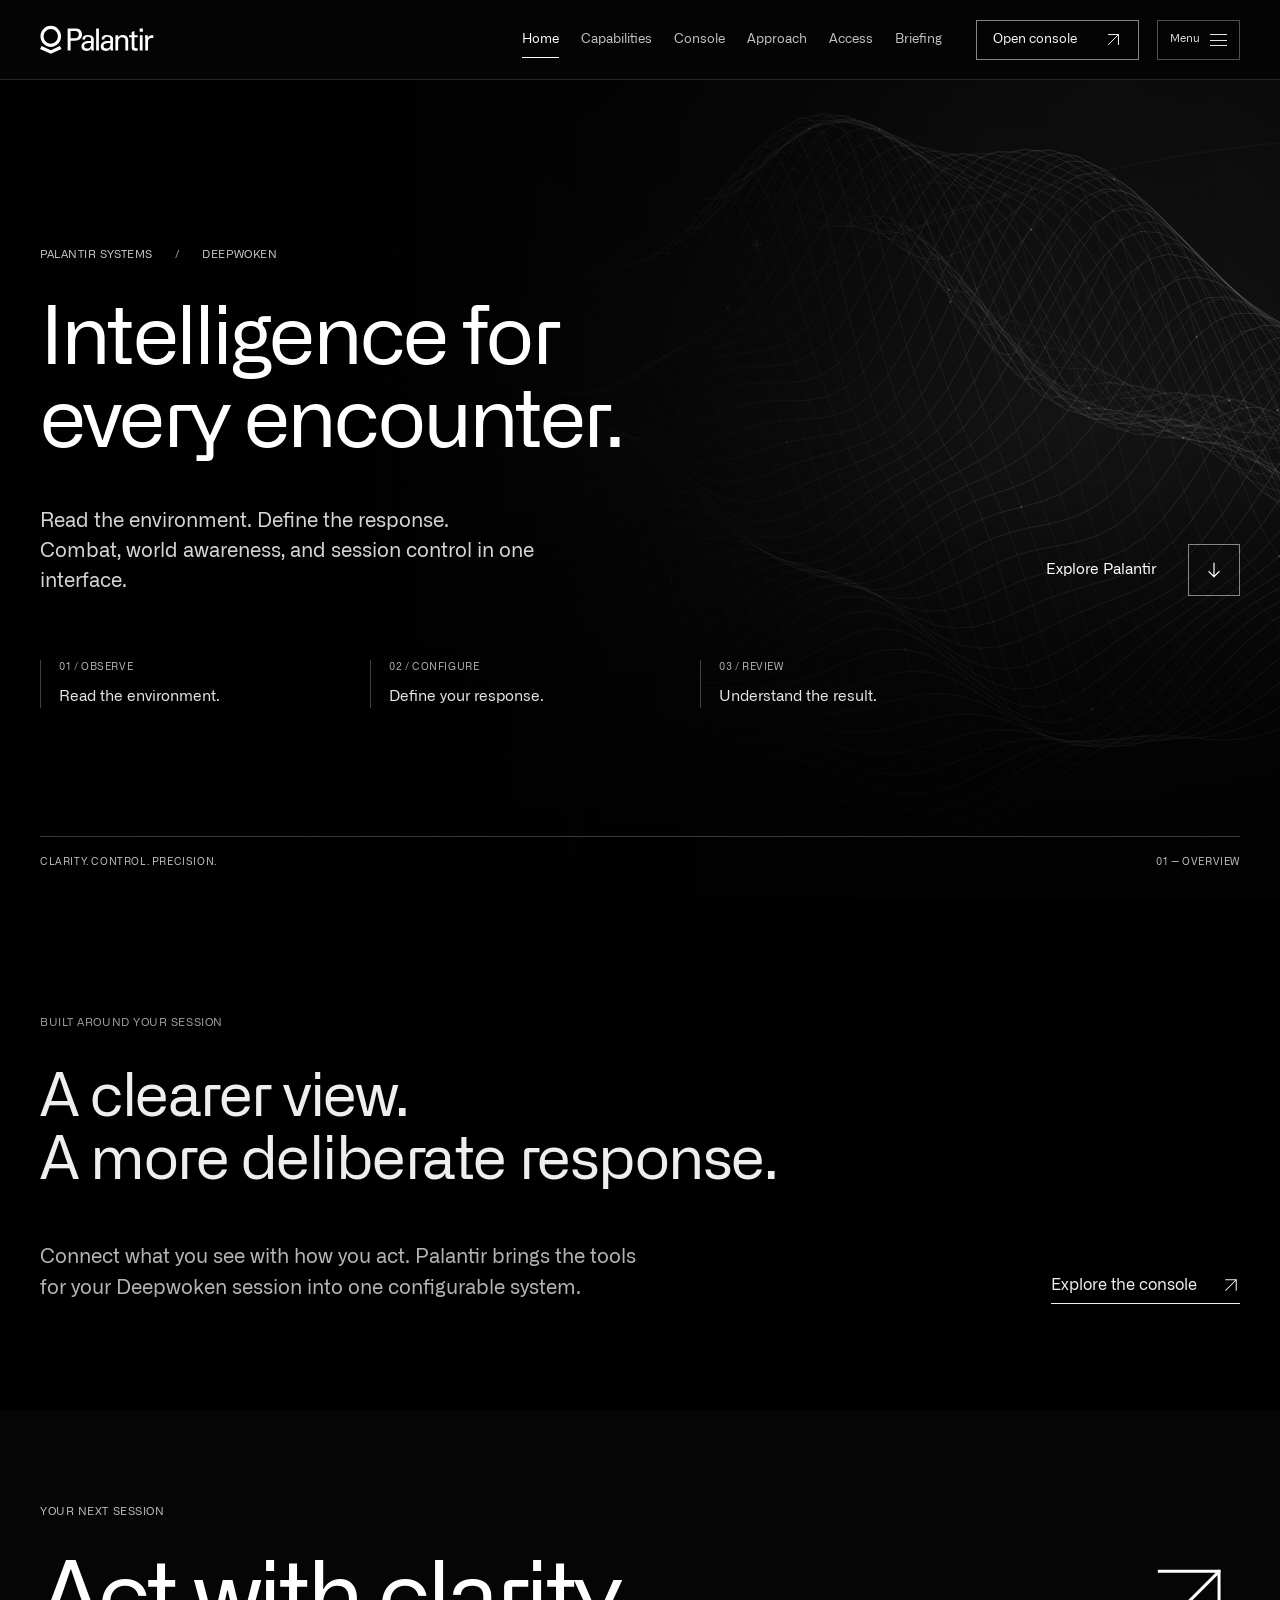
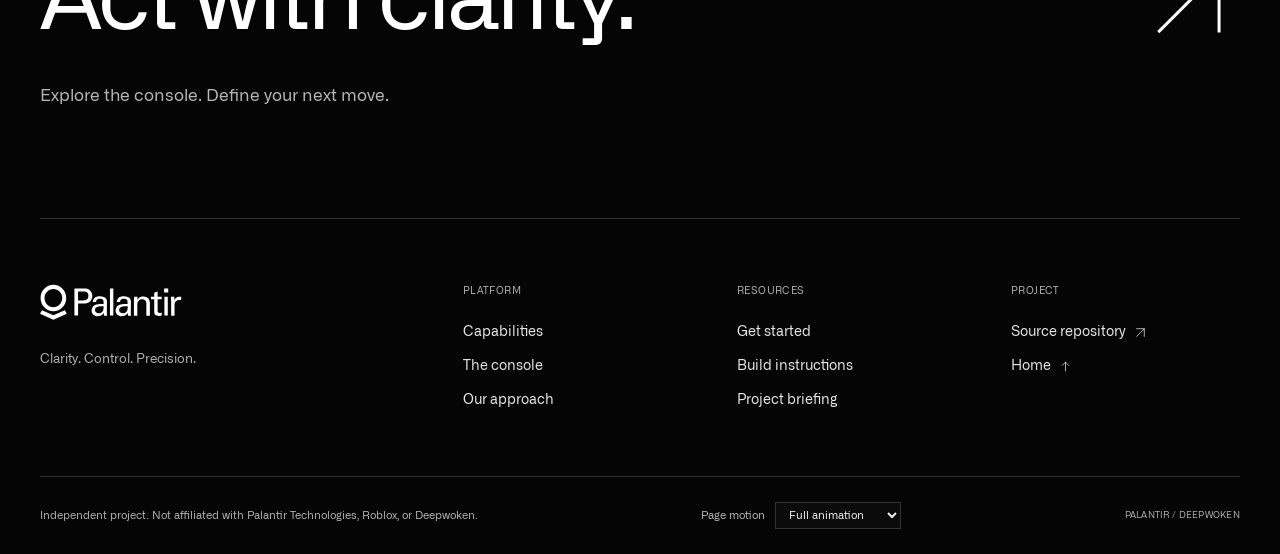
==== commit 0a673202: "Enable full website animations by default" ====
--- a/website/index.html
+++ b/website/index.html
@@ -10,19 +10,19 @@
   <meta property="og:title" content="Palantir — Clarity. Control. Precision.">
   <meta property="og:description" content="Palantir brings situational awareness and precise control to Deepwoken. Combat analysis, world visuals, and session tools in one interface.">
   <meta property="og:type" content="website">
-  <meta property="og:url" content="https://corax32.github.io/palantir-z/">
-  <link rel="canonical" href="https://corax32.github.io/palantir-z/">
+  <meta property="og:url" content="https://palantir-x.com/">
+  <link rel="canonical" href="https://palantir-x.com/">
   <title>Palantir — Clarity. Control. Precision.</title>
   <script>
     (() => {
       const root = document.documentElement;
       const page = root.dataset?.page || 'home';
       let arriving = false;
-      let motionPreference = 'system';
+      let motionPreference = 'full';
       try {
         const saved = localStorage.getItem('palantir.motion.v1');
         if (['system', 'full', 'reduced'].includes(saved)) motionPreference = saved;
-      } catch { /* Device settings remain the fallback. */ }
+      } catch { /* Full animation remains the fallback. */ }
       const systemReduced = typeof matchMedia === 'function' && matchMedia('(prefers-reduced-motion: reduce)').matches;
       const motion = motionPreference === 'system' ? (systemReduced ? 'reduced' : 'full') : motionPreference;
       if (root.dataset) {
@@ -62,8 +62,8 @@
   <link rel="preload" href="assets/fonts/AllianceNo1-Regular.woff2" as="font" type="font/woff2" crossorigin>
   <link rel="preload" href="assets/fonts/AllianceNo2-Regular.woff2" as="font" type="font/woff2" crossorigin>
   <link rel="stylesheet" href="brand.css?v=20261022-editorial">
-  <link rel="stylesheet" href="transitions.css?v=20261022-motion">
-  <script src="motion-preference.js?v=20261022-motion" defer></script>
+  <link rel="stylesheet" href="transitions.css?v=20261022-black-transition">
+  <script src="motion-preference.js?v=20261023-full-default" defer></script>
   <script src="motion.js?v=20261022-motion" defer></script>
   <script src="app.js?v=20261022-motion" defer></script>
   <script src="transitions.js?v=20261022-motion" defer></script>
@@ -158,7 +158,7 @@
       <div class="footer-column"><h2>RESOURCES</h2><a href="access/">Get started</a><a href="access/#build-guide">Build instructions</a><a href="briefing/">Project briefing</a></div>
       <div class="footer-column"><h2>PROJECT</h2><a href="https://github.com/corax32/palantir-main" target="_blank" rel="noopener noreferrer">Source repository <svg class="icon" aria-hidden="true" focusable="false"><use href="#arrow-up-right"/></svg></a><a href="./" aria-current="page">Home <svg class="icon" aria-hidden="true" focusable="false"><use href="#arrow-up"/></svg></a></div>
     </div>
-    <div class="footer-bottom section-shell"><p>Independent project. Not affiliated with Palantir Technologies, Roblox, or Deepwoken.</p><label class="motion-setting" for="motion-preference">Page motion<select id="motion-preference"><option value="system">Device setting</option><option value="full">Full animation</option><option value="reduced">Reduced motion</option></select></label><span>PALANTIR / DEEPWOKEN</span></div>
+    <div class="footer-bottom section-shell"><p>Independent project. Not affiliated with Palantir Technologies, Roblox, or Deepwoken.</p><label class="motion-setting" for="motion-preference">Page motion<select id="motion-preference"><option value="full">Full animation</option><option value="system">Device setting</option><option value="reduced">Reduced motion</option></select></label><span>PALANTIR / DEEPWOKEN</span></div>
   </footer>
 </body>
 </html>
--- a/website/transitions.css
+++ b/website/transitions.css
@@ -20,7 +20,7 @@
 #page-transition .transition-curtain {
   position: absolute;
   inset: -20vmax;
-  background: #202020;
+  background: #000000;
   transform: translate3d(0, 105%, 0) rotate(-8deg);
 }
 
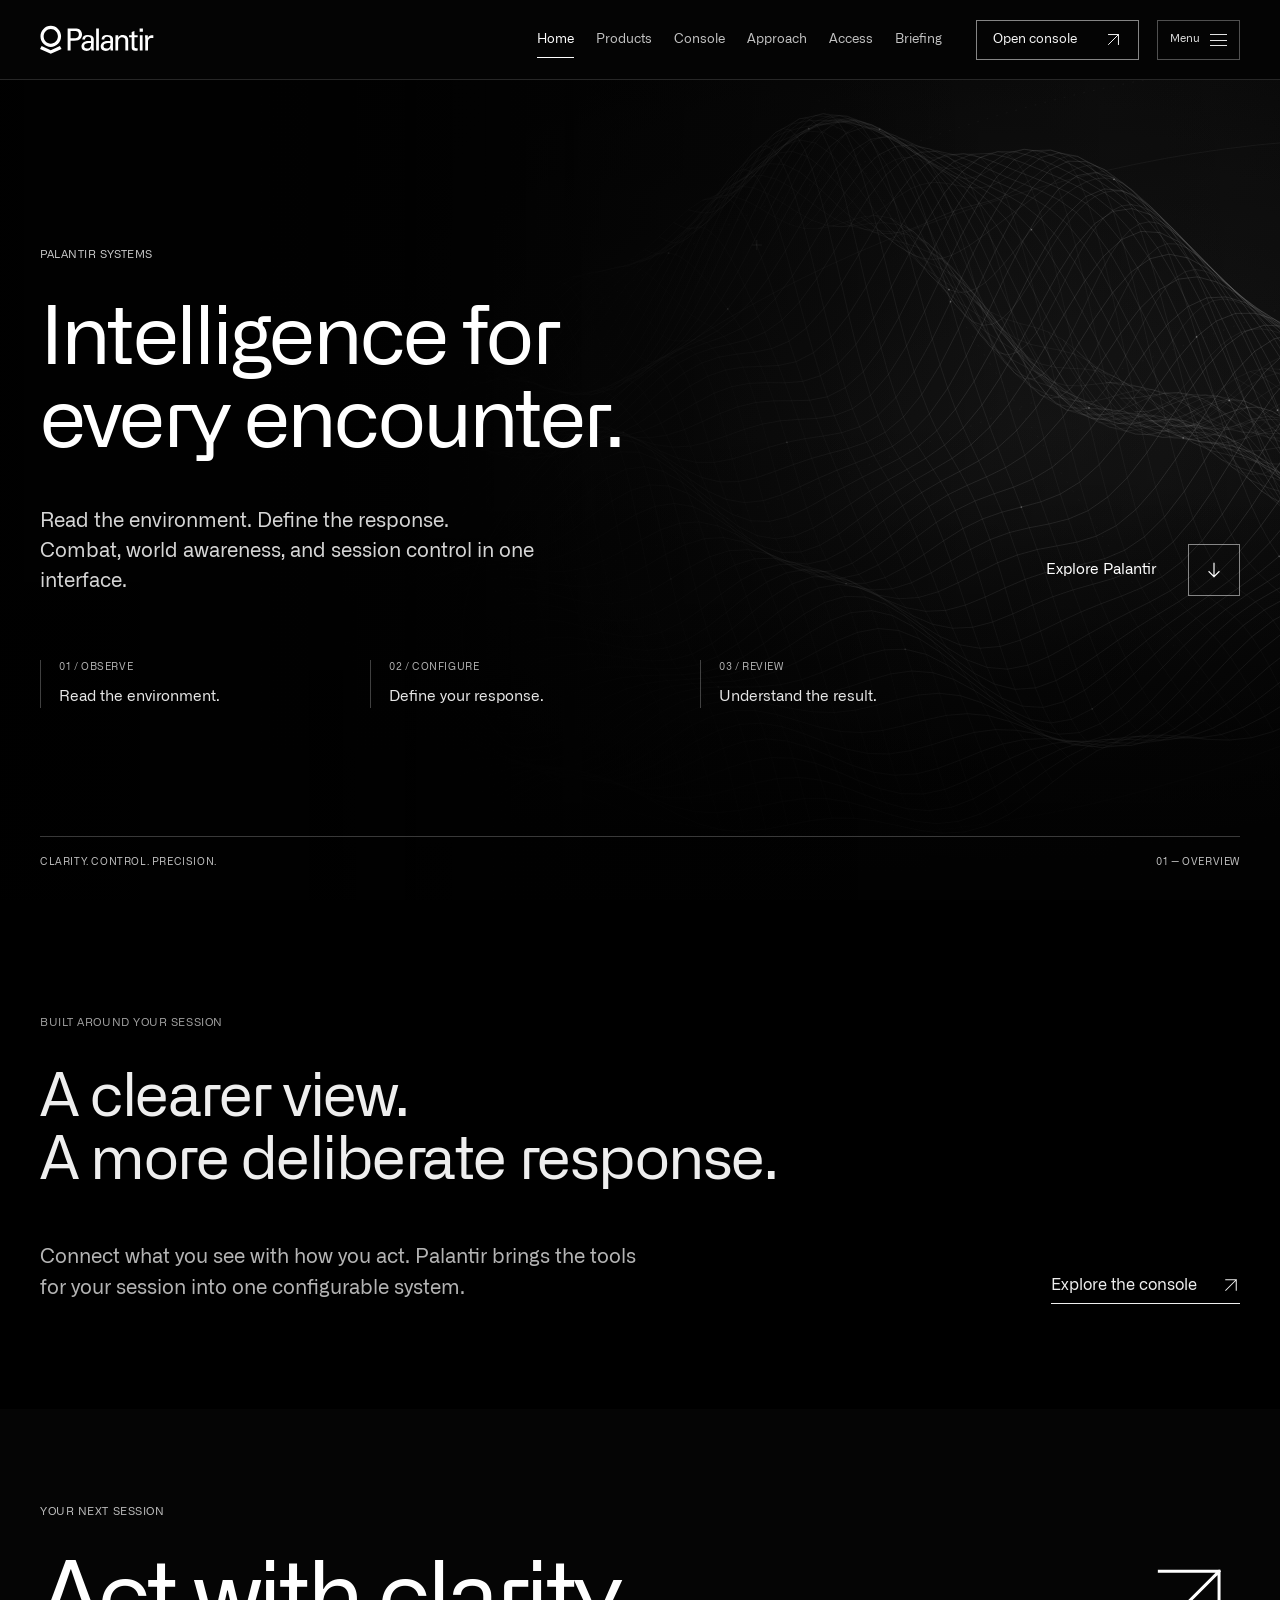
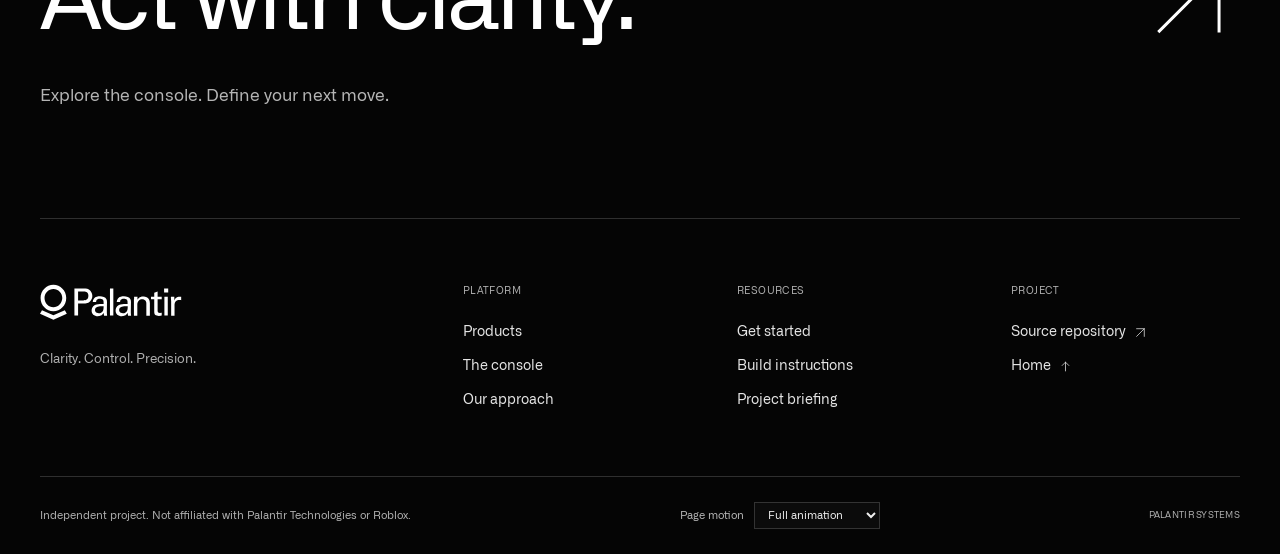
==== commit 03d57442: "Publish Products page and neutral site branding" ====
--- a/website/index.html
+++ b/website/index.html
@@ -6,9 +6,9 @@
   <meta name="viewport" content="width=device-width, initial-scale=1">
   <meta name="theme-color" content="#000000">
   <meta name="color-scheme" content="dark">
-  <meta name="description" content="Palantir brings situational awareness and precise control to Deepwoken. Combat analysis, world visuals, and session tools in one interface.">
+  <meta name="description" content="Palantir brings combat analysis, world visuals, and session tools into one configurable interface.">
   <meta property="og:title" content="Palantir — Clarity. Control. Precision.">
-  <meta property="og:description" content="Palantir brings situational awareness and precise control to Deepwoken. Combat analysis, world visuals, and session tools in one interface.">
+  <meta property="og:description" content="Palantir brings combat analysis, world visuals, and session tools into one configurable interface.">
   <meta property="og:type" content="website">
   <meta property="og:url" content="https://palantir-x.com/">
   <link rel="canonical" href="https://palantir-x.com/">
@@ -31,7 +31,7 @@
       }
       try {
         if (typeof location.href === 'string') {
-          const aliases = {'#features':'capabilities/','#interface':'console/','#approach':'approach/','#guide':'access/','#questions':'briefing/','#build-guide':'access/#build-guide'};
+          const aliases = {'#features':'products/','#interface':'console/','#approach':'approach/','#guide':'access/','#questions':'briefing/','#build-guide':'access/#build-guide'};
           if (page === 'home' && aliases[location.hash]) {
             location.replace(new URL(aliases[location.hash], location.href).href);
             return;
@@ -66,7 +66,7 @@
   <script src="motion-preference.js?v=20261023-full-default" defer></script>
   <script src="motion.js?v=20261022-motion" defer></script>
   <script src="app.js?v=20261022-motion" defer></script>
-  <script src="transitions.js?v=20261022-motion" defer></script>
+  <script src="transitions.js?v=20261023-products" defer></script>
   <script src="palantir-controls.js?v=20261020-palantir" defer></script>
   <script src="palantir-preview.js?v=20261022-motion" defer></script>
 </head>
@@ -113,14 +113,14 @@
 
   <header class="site-header">
     <a class="brand" href="./" aria-label="Palantir home" aria-current="page"><img class="brand-logo" src="assets/palantir-wordmark.svg" width="83" height="21" alt="" aria-hidden="true"></a>
-    <div class="header-shortcuts" role="navigation" aria-label="Page tabs"><a href="./" aria-current="page">Home</a><a href="capabilities/">Capabilities</a><a href="console/">Console</a><a href="approach/">Approach</a><a href="access/">Access</a><a href="briefing/">Briefing</a></div>
+    <div class="header-shortcuts" role="navigation" aria-label="Page tabs"><a href="./" aria-current="page">Home</a><a href="products/">Products</a><a href="console/">Console</a><a href="approach/">Approach</a><a href="access/">Access</a><a href="briefing/">Briefing</a></div>
     <div class="header-actions">
       <a class="header-start" href="console/">Open console <svg class="icon" aria-hidden="true" focusable="false"><use href="#arrow-up-right"/></svg></a>
       <button class="menu-toggle" type="button" aria-expanded="false" aria-controls="navigation"><span>Menu</span><span class="menu-lines" aria-hidden="true"></span></button>
     </div>
     <nav id="navigation" aria-label="Main navigation">
-      <div class="nav-main"><span class="nav-label">NAVIGATION</span><a href="./" aria-current="page">Home <svg class="icon" aria-hidden="true" focusable="false"><use href="#arrow-up-right"/></svg></a><a href="capabilities/">Capabilities <svg class="icon" aria-hidden="true" focusable="false"><use href="#arrow-up-right"/></svg></a><a href="console/">The console <svg class="icon" aria-hidden="true" focusable="false"><use href="#arrow-up-right"/></svg></a><a href="approach/">Our approach <svg class="icon" aria-hidden="true" focusable="false"><use href="#arrow-up-right"/></svg></a><a href="access/">Access <svg class="icon" aria-hidden="true" focusable="false"><use href="#arrow-up-right"/></svg></a></div>
-      <div class="nav-aside"><span class="nav-label">PALANTIR / DEEPWOKEN</span><p>Clarity.<br>Control.<br>Precision.</p><a href="briefing/">Project briefing <svg class="icon" aria-hidden="true" focusable="false"><use href="#arrow-right"/></svg></a><a href="https://github.com/corax32/palantir-main" target="_blank" rel="noopener noreferrer">Source repository <svg class="icon" aria-hidden="true" focusable="false"><use href="#arrow-up-right"/></svg></a></div>
+      <div class="nav-main"><span class="nav-label">NAVIGATION</span><a href="./" aria-current="page">Home <svg class="icon" aria-hidden="true" focusable="false"><use href="#arrow-up-right"/></svg></a><a href="products/">Products <svg class="icon" aria-hidden="true" focusable="false"><use href="#arrow-up-right"/></svg></a><a href="console/">The console <svg class="icon" aria-hidden="true" focusable="false"><use href="#arrow-up-right"/></svg></a><a href="approach/">Our approach <svg class="icon" aria-hidden="true" focusable="false"><use href="#arrow-up-right"/></svg></a><a href="access/">Access <svg class="icon" aria-hidden="true" focusable="false"><use href="#arrow-up-right"/></svg></a></div>
+      <div class="nav-aside"><span class="nav-label">PALANTIR SYSTEMS</span><p>Clarity.<br>Control.<br>Precision.</p><a href="briefing/">Project briefing <svg class="icon" aria-hidden="true" focusable="false"><use href="#arrow-right"/></svg></a><a href="https://github.com/corax32/palantir-main" target="_blank" rel="noopener noreferrer">Source repository <svg class="icon" aria-hidden="true" focusable="false"><use href="#arrow-up-right"/></svg></a></div>
     </nav>
   </header>
 
@@ -128,11 +128,11 @@
     <section class="hero" data-site-view="home" aria-labelledby="hero-title">
       <img class="hero-field" src="assets/field-surface.svg?v=20261022-black" width="1920" height="1080" alt="" fetchpriority="high" aria-hidden="true">
       <div class="hero-copy section-shell">
-        <div class="eyebrow">PALANTIR SYSTEMS <span>/</span> DEEPWOKEN</div>
+        <div class="eyebrow">PALANTIR SYSTEMS</div>
         <h1 id="hero-title">Intelligence for<br>every encounter.</h1>
         <div class="hero-bottom">
           <p class="hero-description">Read the environment. Define the response.<br>Combat, world awareness, and session control in one interface.</p>
-          <a class="hero-explore" href="capabilities/"><span>Explore Palantir</span><svg class="icon" aria-hidden="true" focusable="false"><use href="#arrow-down"/></svg></a>
+          <a class="hero-explore" href="products/"><span>Explore Palantir</span><svg class="icon" aria-hidden="true" focusable="false"><use href="#arrow-down"/></svg></a>
         </div>
         <div class="hero-workflow" aria-label="Palantir workflow">
           <div><span>01 / OBSERVE</span><p>Read the environment.</p></div>
@@ -146,7 +146,7 @@
     <section class="introduction section-shell" data-site-view="home" aria-labelledby="introduction-title">
       <div class="eyebrow">BUILT AROUND YOUR SESSION</div>
       <h2 id="introduction-title">A clearer view.<br>A more deliberate response.</h2>
-      <div class="introduction-bottom"><p>Connect what you see with how you act. Palantir brings the tools for your Deepwoken session into one configurable system.</p><a class="text-link" href="console/">Explore the console <svg class="icon" aria-hidden="true" focusable="false"><use href="#arrow-up-right"/></svg></a></div>
+      <div class="introduction-bottom"><p>Connect what you see with how you act. Palantir brings the tools for your session into one configurable system.</p><a class="text-link" href="console/">Explore the console <svg class="icon" aria-hidden="true" focusable="false"><use href="#arrow-up-right"/></svg></a></div>
     </section>
 
     <section class="closing" data-site-view="home" aria-labelledby="closing-title"><div class="section-shell"><span class="eyebrow">YOUR NEXT SESSION</span><a class="closing-link" href="console/"><h2 id="closing-title">Act with clarity.</h2><svg class="icon" aria-hidden="true" focusable="false"><use href="#arrow-up-right"/></svg></a><p>Explore the console. Define your next move.</p></div></section>
@@ -154,11 +154,11 @@
   <footer class="site-footer">
     <div class="footer-main section-shell">
       <div class="footer-brand"><a class="brand" href="./" aria-label="Palantir home" aria-current="page"><img class="brand-logo" src="assets/palantir-wordmark.svg" width="83" height="21" alt="" aria-hidden="true"></a><p>Clarity. Control. Precision.</p></div>
-      <div class="footer-column"><h2>PLATFORM</h2><a href="capabilities/">Capabilities</a><a href="console/">The console</a><a href="approach/">Our approach</a></div>
+      <div class="footer-column"><h2>PLATFORM</h2><a href="products/">Products</a><a href="console/">The console</a><a href="approach/">Our approach</a></div>
       <div class="footer-column"><h2>RESOURCES</h2><a href="access/">Get started</a><a href="access/#build-guide">Build instructions</a><a href="briefing/">Project briefing</a></div>
       <div class="footer-column"><h2>PROJECT</h2><a href="https://github.com/corax32/palantir-main" target="_blank" rel="noopener noreferrer">Source repository <svg class="icon" aria-hidden="true" focusable="false"><use href="#arrow-up-right"/></svg></a><a href="./" aria-current="page">Home <svg class="icon" aria-hidden="true" focusable="false"><use href="#arrow-up"/></svg></a></div>
     </div>
-    <div class="footer-bottom section-shell"><p>Independent project. Not affiliated with Palantir Technologies, Roblox, or Deepwoken.</p><label class="motion-setting" for="motion-preference">Page motion<select id="motion-preference"><option value="full">Full animation</option><option value="system">Device setting</option><option value="reduced">Reduced motion</option></select></label><span>PALANTIR / DEEPWOKEN</span></div>
+    <div class="footer-bottom section-shell"><p>Independent project. Not affiliated with Palantir Technologies or Roblox.</p><label class="motion-setting" for="motion-preference">Page motion<select id="motion-preference"><option value="full">Full animation</option><option value="system">Device setting</option><option value="reduced">Reduced motion</option></select></label><span>PALANTIR SYSTEMS</span></div>
   </footer>
 </body>
 </html>
